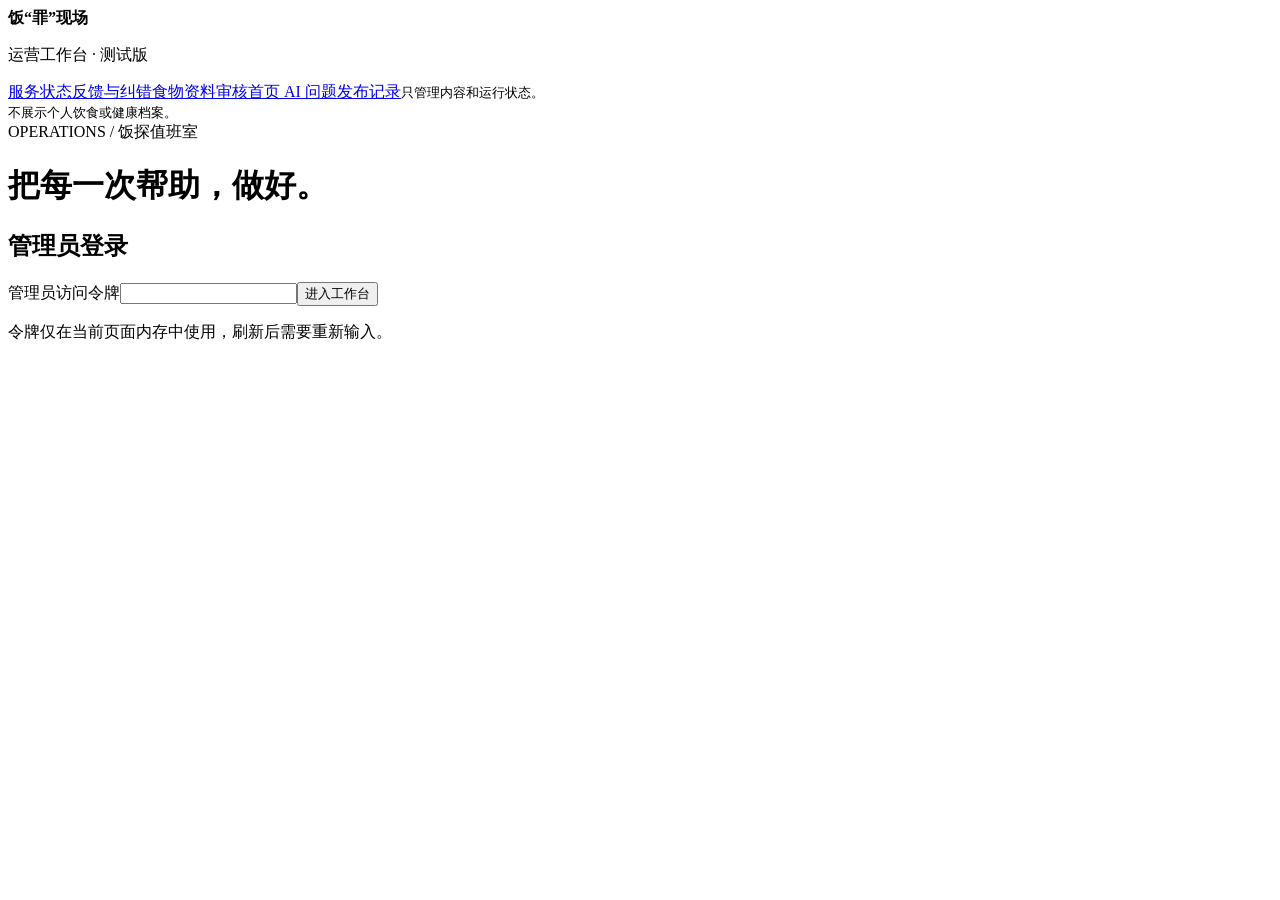
==== src/main/resources/static/ops/index.html @ 90b9b2ae "Adapt WeChat CloudRun template for Fanzui Spring AI backend" ====
<!doctype html><html lang="zh-CN"><meta charset="UTF-8"><meta name="viewport" content="width=device-width,initial-scale=1"><title>饭探运营工作台</title><link rel="stylesheet" href="/ops/ops.css"><body><aside><strong>饭“罪”现场</strong><p>运营工作台 · 测试版</p><a href="#overview">服务状态</a><a href="#feedback">反馈与纠错</a><a href="#proposals">食物资料审核</a><a href="#content">首页 AI 问题</a><a href="#history">发布记录</a><small>只管理内容和运行状态。<br>不展示个人饮食或健康档案。</small></aside><main><header><div><span>OPERATIONS / 饭探值班室</span><h1>把每一次帮助，做好。</h1></div><button id="logout" hidden>退出管理</button></header><form id="login"><h2>管理员登录</h2><label for="token">管理员访问令牌</label><input id="token" type="password" autocomplete="off" required minlength="32"><button>进入工作台</button><p>令牌仅在当前页面内存中使用，刷新后需要重新输入。</p></form><p id="message" role="status" aria-live="polite"></p><div id="workspace" hidden><section id="overview"><h2>服务状态</h2><pre id="health"></pre><div id="metrics"></div><button type="button" id="reload">刷新工作台</button><p>统计为当前进程启动后的API汇总；重启清零，不代表用户留存。</p></section><section id="feedback"><h2>反馈与纠错</h2><p>用户主动提交的文字可能包含个人信息。只用于问题处理，不复制到模型或宣传内容。</p><label for="feedback-filter">状态筛选</label><select id="feedback-filter"><option value="all">全部</option><option value="open">待处理</option><option value="processing">处理中</option><option value="resolved">已解决</option></select><div id="feedback-list"></div></section><section id="proposals"><h2>食物资料提案</h2><p>审核通过只表示资料已核对；尚未纳入营养计算目录，历史餐食不受影响。</p><form id="proposal-form"><label for="food-name">食物名称</label><input id="food-name" maxlength="100" required><label for="food-aliases">中文别名（文字）</label><input id="food-aliases" maxlength="300"><label for="food-source">来源网址</label><input id="food-source" type="url" required maxlength="1000"><label for="food-note">来源说明与制作状态</label><textarea id="food-note" required maxlength="1000"></textarea><button>提交待审核资料</button></form><div id="proposal-list"></div><h3>处理与审核记录</h3><pre id="work-audit"></pre></section><section id="content"><div class="section-head"><div><h2>首页 AI 问题</h2><p>编辑草稿 → 保存 → 预览 → 发布。问题只引导提问，不代表个性化分析。</p></div><span id="version"></span></div><form id="editor"><div id="entries"></div><button>保存草稿</button><button type="button" id="publish">发布已保存草稿</button></form><h3>已发布预览</h3><div id="preview"></div></section><section id="history"><h2>版本与操作记录</h2><div id="versions"></div><pre id="audit"></pre></section><section><h2>数据维护边界</h2><p>营养数值与中文食物映射继续使用经核验的后端目录。新增菜品、份量与数据来源需专业审核后随版本发布。当前工作台不支持直接改写营养数值或历史餐食。</p></section></div></main><script src="/ops/ops.js" defer></script></body></html>
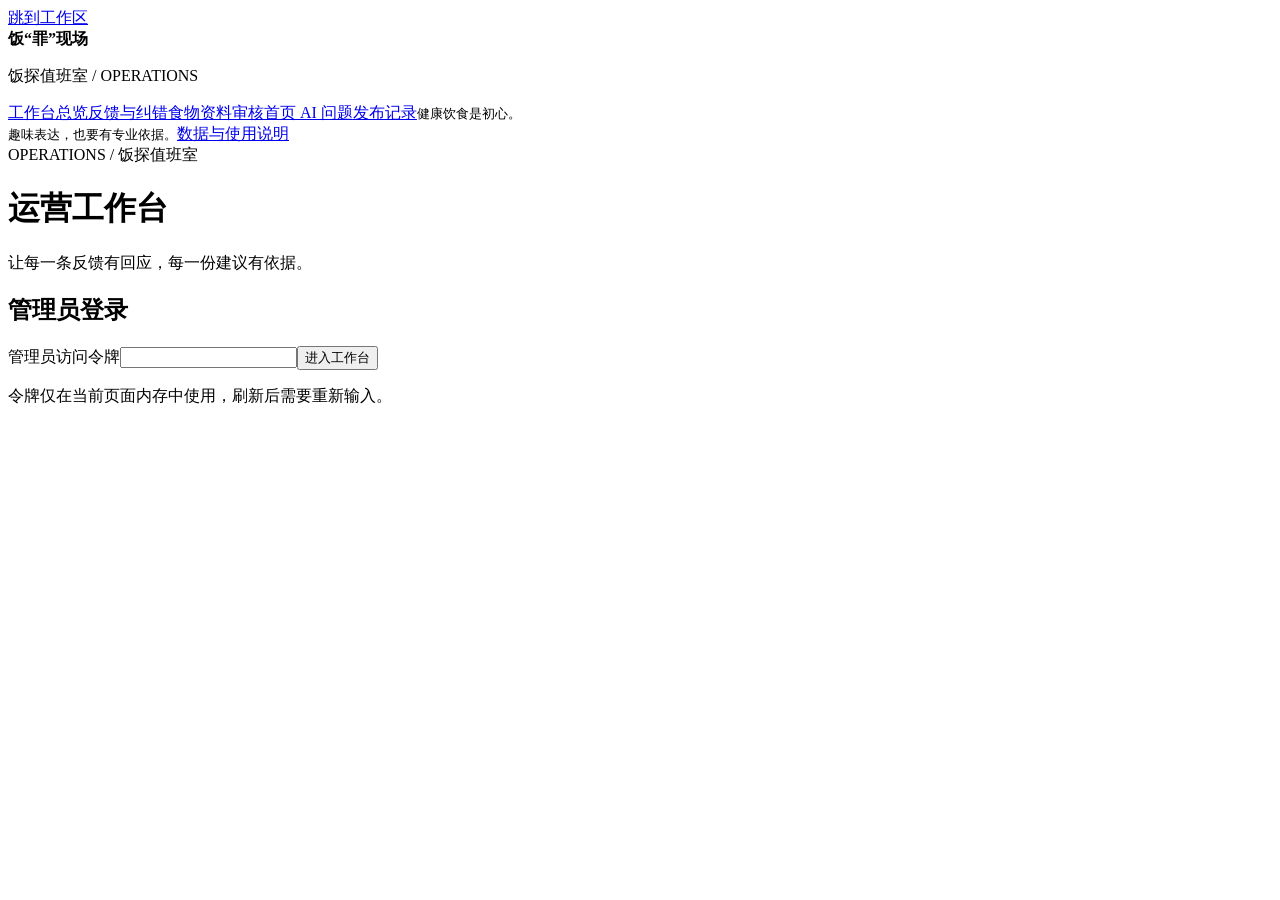
==== commit f8276b10: "Improve operations workspace and focus Ashao guidance on healthy eating" ====
--- a/src/main/resources/static/ops/index.html
+++ b/src/main/resources/static/ops/index.html
@@ -1 +1 @@
-<!doctype html><html lang="zh-CN"><meta charset="UTF-8"><meta name="viewport" content="width=device-width,initial-scale=1"><title>饭探运营工作台</title><link rel="stylesheet" href="/ops/ops.css"><body><aside><strong>饭“罪”现场</strong><p>运营工作台 · 测试版</p><a href="#overview">服务状态</a><a href="#feedback">反馈与纠错</a><a href="#proposals">食物资料审核</a><a href="#content">首页 AI 问题</a><a href="#history">发布记录</a><small>只管理内容和运行状态。<br>不展示个人饮食或健康档案。</small></aside><main><header><div><span>OPERATIONS / 饭探值班室</span><h1>把每一次帮助，做好。</h1></div><button id="logout" hidden>退出管理</button></header><form id="login"><h2>管理员登录</h2><label for="token">管理员访问令牌</label><input id="token" type="password" autocomplete="off" required minlength="32"><button>进入工作台</button><p>令牌仅在当前页面内存中使用，刷新后需要重新输入。</p></form><p id="message" role="status" aria-live="polite"></p><div id="workspace" hidden><section id="overview"><h2>服务状态</h2><pre id="health"></pre><div id="metrics"></div><button type="button" id="reload">刷新工作台</button><p>统计为当前进程启动后的API汇总；重启清零，不代表用户留存。</p></section><section id="feedback"><h2>反馈与纠错</h2><p>用户主动提交的文字可能包含个人信息。只用于问题处理，不复制到模型或宣传内容。</p><label for="feedback-filter">状态筛选</label><select id="feedback-filter"><option value="all">全部</option><option value="open">待处理</option><option value="processing">处理中</option><option value="resolved">已解决</option></select><div id="feedback-list"></div></section><section id="proposals"><h2>食物资料提案</h2><p>审核通过只表示资料已核对；尚未纳入营养计算目录，历史餐食不受影响。</p><form id="proposal-form"><label for="food-name">食物名称</label><input id="food-name" maxlength="100" required><label for="food-aliases">中文别名（文字）</label><input id="food-aliases" maxlength="300"><label for="food-source">来源网址</label><input id="food-source" type="url" required maxlength="1000"><label for="food-note">来源说明与制作状态</label><textarea id="food-note" required maxlength="1000"></textarea><button>提交待审核资料</button></form><div id="proposal-list"></div><h3>处理与审核记录</h3><pre id="work-audit"></pre></section><section id="content"><div class="section-head"><div><h2>首页 AI 问题</h2><p>编辑草稿 → 保存 → 预览 → 发布。问题只引导提问，不代表个性化分析。</p></div><span id="version"></span></div><form id="editor"><div id="entries"></div><button>保存草稿</button><button type="button" id="publish">发布已保存草稿</button></form><h3>已发布预览</h3><div id="preview"></div></section><section id="history"><h2>版本与操作记录</h2><div id="versions"></div><pre id="audit"></pre></section><section><h2>数据维护边界</h2><p>营养数值与中文食物映射继续使用经核验的后端目录。新增菜品、份量与数据来源需专业审核后随版本发布。当前工作台不支持直接改写营养数值或历史餐食。</p></section></div></main><script src="/ops/ops.js" defer></script></body></html>
+<!doctype html><html lang="zh-CN"><meta charset="UTF-8"><meta name="viewport" content="width=device-width,initial-scale=1"><title>饭探运营工作台</title><link rel="stylesheet" href="/ops/ops.css"><body><a class="skip-link" href="#main">跳到工作区</a><aside aria-label="工作台导航"><strong>饭“罪”现场</strong><p class="brand-caption">饭探值班室 / OPERATIONS</p><a href="#overview">工作台总览</a><a href="#feedback">反馈与纠错</a><a href="#proposals">食物资料审核</a><a href="#content">首页 AI 问题</a><a href="#history">发布记录</a><small>健康饮食是初心。<br>趣味表达，也要有专业依据。</small><a href="#boundaries">数据与使用说明</a></aside><main id="main"><header><div><span>OPERATIONS / 饭探值班室</span><h1 id="page-title">运营工作台</h1><p id="page-caption">让每一条反馈有回应，每一份建议有依据。</p></div><div class="header-actions"><button type="button" id="reload" class="secondary" hidden>刷新数据</button><button id="logout" hidden>退出管理</button></div></header><form id="login"><h2>管理员登录</h2><label for="token">管理员访问令牌</label><input id="token" type="password" autocomplete="off" required minlength="32"><button>进入工作台</button><p>令牌仅在当前页面内存中使用，刷新后需要重新输入。</p></form><p id="message" role="status" aria-live="polite"></p><div id="workspace" hidden><section id="overview"><h2>服务状态</h2><div id="summary" class="summary-grid"></div><div id="health" class="health-grid"></div><h3>接口运行情况</h3><div id="metrics"></div><p>统计为当前进程启动后的API汇总；重启清零，不代表用户留存。</p></section><section id="feedback"><h2>反馈与纠错</h2><p>用户主动提交的文字可能包含个人信息。只用于问题处理，不复制到模型或宣传内容。</p><div class="filter-bar"><label for="feedback-search">搜索反馈<input id="feedback-search" type="search" placeholder="搜索内容、编号、处理说明"></label><label for="feedback-filter">处理状态</label><select id="feedback-filter"><option value="all">全部</option><option value="open">待处理</option><option value="processing">处理中</option><option value="resolved">已解决</option></select></div><p id="feedback-count" class="muted"></p><div id="feedback-list"></div><div id="feedback-pages" class="pagination"></div></section><section id="proposals"><h2>食物资料提案</h2><p>审核通过只表示资料已核对；尚未纳入营养计算目录，历史餐食不受影响。</p><details class="create-panel"><summary>新增食物资料提案</summary><form id="proposal-form"><label for="food-name">食物名称</label><input id="food-name" maxlength="100" required><label for="food-aliases">中文别名（文字）</label><input id="food-aliases" maxlength="300"><label for="food-source">来源网址</label><input id="food-source" type="url" required maxlength="1000"><label for="food-note">来源说明与制作状态</label><textarea id="food-note" required maxlength="1000"></textarea><button>提交待审核资料</button></form></details><div class="filter-bar"><label for="proposal-search">搜索提案<input id="proposal-search" type="search" placeholder="搜索食物名称、别名、来源"></label><label for="proposal-filter">审核状态</label><select id="proposal-filter"><option value="all">全部</option><option value="pending">待审核</option><option value="approved">已通过</option><option value="rejected">已驳回</option></select></div><div id="proposal-list"></div><div id="proposal-pages" class="pagination"></div><h3>处理与审核记录</h3><div id="work-audit" class="table-wrap"></div></section><section id="content"><div class="section-head"><div><h2>首页 AI 问题</h2><p>编辑草稿 → 保存 → 预览 → 发布。问题只引导提问，不代表个性化分析。</p></div><span id="version"></span></div><form id="editor"><div id="entries"></div><div class="editor-actions"><button>保存草稿</button><button type="button" id="discard" class="secondary">放弃修改</button><button type="button" id="publish">发布已保存草稿</button></div></form><h3>当前编辑预览</h3><div id="draft-preview"></div><h3>线上已发布内容</h3><div id="preview"></div></section><section id="history"><h2>版本与操作记录</h2><div id="versions"></div><div id="audit" class="table-wrap"></div></section><section id="boundaries"><h2>数据维护边界</h2><p>营养数值与中文食物映射继续使用经核验的后端目录。新增菜品、份量与数据来源需专业审核后随版本发布。当前工作台不支持直接改写营养数值或历史餐食。</p></section></div></main><script src="/ops/ops.js" defer></script></body></html>
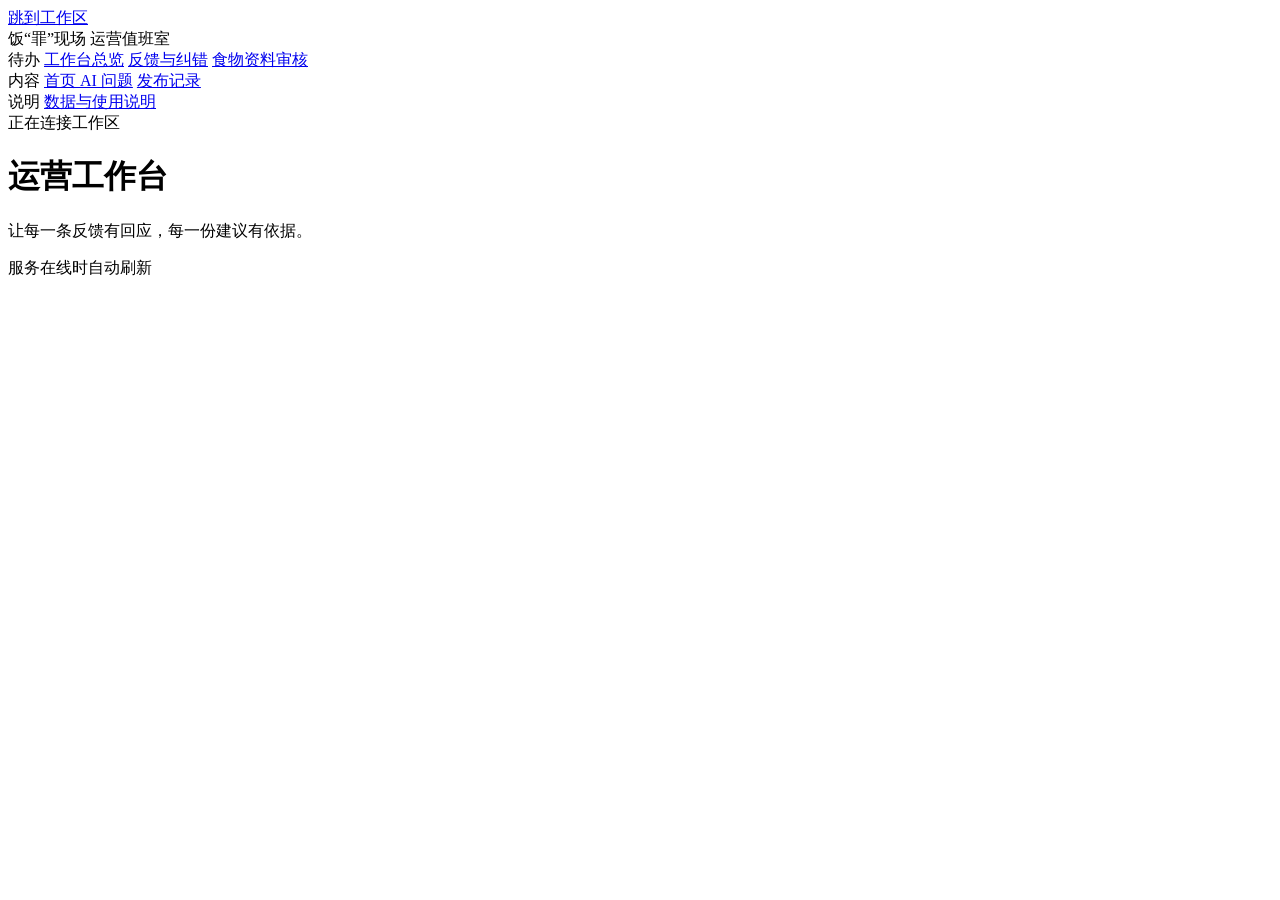
==== commit 1903c1df: "Polish the operations console and allow a temporary open mode Rebuild the ops workspace layout, make" ====
--- a/src/main/resources/static/ops/index.html
+++ b/src/main/resources/static/ops/index.html
@@ -1 +1,205 @@
-<!doctype html><html lang="zh-CN"><meta charset="UTF-8"><meta name="viewport" content="width=device-width,initial-scale=1"><title>饭探运营工作台</title><link rel="stylesheet" href="/ops/ops.css"><body><a class="skip-link" href="#main">跳到工作区</a><aside aria-label="工作台导航"><strong>饭“罪”现场</strong><p class="brand-caption">饭探值班室 / OPERATIONS</p><a href="#overview">工作台总览</a><a href="#feedback">反馈与纠错</a><a href="#proposals">食物资料审核</a><a href="#content">首页 AI 问题</a><a href="#history">发布记录</a><small>健康饮食是初心。<br>趣味表达，也要有专业依据。</small><a href="#boundaries">数据与使用说明</a></aside><main id="main"><header><div><span>OPERATIONS / 饭探值班室</span><h1 id="page-title">运营工作台</h1><p id="page-caption">让每一条反馈有回应，每一份建议有依据。</p></div><div class="header-actions"><button type="button" id="reload" class="secondary" hidden>刷新数据</button><button id="logout" hidden>退出管理</button></div></header><form id="login"><h2>管理员登录</h2><label for="token">管理员访问令牌</label><input id="token" type="password" autocomplete="off" required minlength="32"><button>进入工作台</button><p>令牌仅在当前页面内存中使用，刷新后需要重新输入。</p></form><p id="message" role="status" aria-live="polite"></p><div id="workspace" hidden><section id="overview"><h2>服务状态</h2><div id="summary" class="summary-grid"></div><div id="health" class="health-grid"></div><h3>接口运行情况</h3><div id="metrics"></div><p>统计为当前进程启动后的API汇总；重启清零，不代表用户留存。</p></section><section id="feedback"><h2>反馈与纠错</h2><p>用户主动提交的文字可能包含个人信息。只用于问题处理，不复制到模型或宣传内容。</p><div class="filter-bar"><label for="feedback-search">搜索反馈<input id="feedback-search" type="search" placeholder="搜索内容、编号、处理说明"></label><label for="feedback-filter">处理状态</label><select id="feedback-filter"><option value="all">全部</option><option value="open">待处理</option><option value="processing">处理中</option><option value="resolved">已解决</option></select></div><p id="feedback-count" class="muted"></p><div id="feedback-list"></div><div id="feedback-pages" class="pagination"></div></section><section id="proposals"><h2>食物资料提案</h2><p>审核通过只表示资料已核对；尚未纳入营养计算目录，历史餐食不受影响。</p><details class="create-panel"><summary>新增食物资料提案</summary><form id="proposal-form"><label for="food-name">食物名称</label><input id="food-name" maxlength="100" required><label for="food-aliases">中文别名（文字）</label><input id="food-aliases" maxlength="300"><label for="food-source">来源网址</label><input id="food-source" type="url" required maxlength="1000"><label for="food-note">来源说明与制作状态</label><textarea id="food-note" required maxlength="1000"></textarea><button>提交待审核资料</button></form></details><div class="filter-bar"><label for="proposal-search">搜索提案<input id="proposal-search" type="search" placeholder="搜索食物名称、别名、来源"></label><label for="proposal-filter">审核状态</label><select id="proposal-filter"><option value="all">全部</option><option value="pending">待审核</option><option value="approved">已通过</option><option value="rejected">已驳回</option></select></div><div id="proposal-list"></div><div id="proposal-pages" class="pagination"></div><h3>处理与审核记录</h3><div id="work-audit" class="table-wrap"></div></section><section id="content"><div class="section-head"><div><h2>首页 AI 问题</h2><p>编辑草稿 → 保存 → 预览 → 发布。问题只引导提问，不代表个性化分析。</p></div><span id="version"></span></div><form id="editor"><div id="entries"></div><div class="editor-actions"><button>保存草稿</button><button type="button" id="discard" class="secondary">放弃修改</button><button type="button" id="publish">发布已保存草稿</button></div></form><h3>当前编辑预览</h3><div id="draft-preview"></div><h3>线上已发布内容</h3><div id="preview"></div></section><section id="history"><h2>版本与操作记录</h2><div id="versions"></div><div id="audit" class="table-wrap"></div></section><section id="boundaries"><h2>数据维护边界</h2><p>营养数值与中文食物映射继续使用经核验的后端目录。新增菜品、份量与数据来源需专业审核后随版本发布。当前工作台不支持直接改写营养数值或历史餐食。</p></section></div></main><script src="/ops/ops.js" defer></script></body></html>
+<!doctype html>
+<html lang="zh-CN">
+<head>
+  <meta charset="UTF-8">
+  <meta name="viewport" content="width=device-width,initial-scale=1,viewport-fit=cover">
+  <title>饭探运营工作台</title>
+  <link rel="stylesheet" href="/ops/ops.css">
+</head>
+<body>
+  <a class="skip-link" href="#main">跳到工作区</a>
+
+  <aside aria-label="工作台导航">
+    <div class="aside-brand">
+      <span class="brand-mark">饭“罪”现场</span>
+      <span class="brand-caption">运营值班室</span>
+    </div>
+    <nav class="workspace-nav" aria-label="工作区">
+      <div class="nav-group">
+        <span class="nav-group-label">待办</span>
+        <a href="#overview">工作台总览</a>
+        <a href="#feedback">反馈与纠错</a>
+        <a href="#proposals">食物资料审核</a>
+      </div>
+      <div class="nav-group">
+        <span class="nav-group-label">内容</span>
+        <a href="#content">首页 AI 问题</a>
+        <a href="#history">发布记录</a>
+      </div>
+      <div class="nav-group">
+        <span class="nav-group-label">说明</span>
+        <a href="#boundaries">数据与使用说明</a>
+      </div>
+    </nav>
+    <div class="aside-foot">
+      <span class="status-dot" aria-hidden="true"></span>
+      <span id="access-mode">正在连接工作区</span>
+    </div>
+  </aside>
+
+  <main id="main">
+    <header class="page-header">
+      <div class="header-copy">
+        <h1 id="page-title">运营工作台</h1>
+        <p id="page-caption">让每一条反馈有回应，每一份建议有依据。</p>
+      </div>
+      <div class="header-actions">
+        <span class="live-status"><span class="status-dot" aria-hidden="true"></span>服务在线时自动刷新</span>
+        <button type="button" id="reload" class="secondary" hidden>刷新数据</button>
+        <button id="logout" class="secondary" hidden>退出管理</button>
+      </div>
+    </header>
+
+    <div id="open-mode-banner" class="open-mode-banner" hidden>
+      <strong>临时开放模式</strong>
+      <span>管理员登录校验已关闭。完成后请设置 <code>OPS_ADMIN_AUTH_ENABLED=true</code> 恢复令牌校验。</span>
+    </div>
+
+    <form id="login" class="access-gate" hidden>
+      <div>
+        <span class="access-label">受保护工作区</span>
+        <h2>管理员登录</h2>
+        <p>服务已重新开启校验，请输入管理员访问令牌。</p>
+      </div>
+      <label for="token">管理员访问令牌</label>
+      <input id="token" type="password" autocomplete="off" required minlength="32">
+      <button>进入工作台</button>
+    </form>
+
+    <p id="message" role="status" aria-live="polite"></p>
+
+    <div id="workspace" hidden>
+      <section id="overview" class="overview-section">
+        <div class="overview-heading">
+          <div>
+            <h2>今天先处理什么</h2>
+            <p>待处理反馈和资料审核优先，服务指标用于判断是否需要进一步排查。</p>
+          </div>
+          <a class="quick-link" href="#feedback">进入待处理队列</a>
+        </div>
+        <div id="summary" class="summary-grid"></div>
+        <div class="service-panel">
+          <div class="panel-heading">
+            <div>
+              <h3>服务状态</h3>
+              <p>配置正常不等于模型调用已验证。</p>
+            </div>
+            <a href="#history">查看发布记录</a>
+          </div>
+          <div id="health" class="health-grid"></div>
+          <h3 class="subheading">接口运行情况</h3>
+          <div id="metrics"></div>
+          <p class="fine-print">统计为当前进程启动后的 API 汇总；重启清零，不代表用户留存。</p>
+        </div>
+      </section>
+
+      <section id="feedback">
+        <div class="section-head">
+          <div>
+            <h2>反馈与纠错</h2>
+            <p>用户主动提交的文字可能包含个人信息。只用于问题处理，不复制到模型或宣传内容。</p>
+          </div>
+        </div>
+        <div class="filter-bar">
+          <label for="feedback-search">搜索反馈<input id="feedback-search" type="search" placeholder="搜索内容、编号、处理说明"></label>
+          <label for="feedback-filter">处理状态</label>
+          <select id="feedback-filter">
+            <option value="all">全部</option>
+            <option value="open">待处理</option>
+            <option value="processing">处理中</option>
+            <option value="resolved">已解决</option>
+          </select>
+        </div>
+        <p id="feedback-count" class="muted"></p>
+        <div id="feedback-list" class="record-list"></div>
+        <div id="feedback-pages" class="pagination"></div>
+      </section>
+
+      <section id="proposals">
+        <div class="section-head">
+          <div>
+            <h2>食物资料提案</h2>
+            <p>审核通过只表示资料已核对；尚未纳入营养计算目录，历史餐食不受影响。</p>
+          </div>
+        </div>
+        <details class="create-panel">
+          <summary>新增食物资料提案</summary>
+          <form id="proposal-form">
+            <div class="form-grid">
+              <label for="food-name">食物名称</label>
+              <input id="food-name" maxlength="100" required>
+              <label for="food-aliases">中文别名</label>
+              <input id="food-aliases" maxlength="300">
+              <label for="food-source">来源网址</label>
+              <input id="food-source" type="url" required maxlength="1000">
+            </div>
+            <label for="food-note">来源说明与制作状态</label>
+            <textarea id="food-note" required maxlength="1000"></textarea>
+            <button>提交待审核资料</button>
+          </form>
+        </details>
+        <div class="filter-bar">
+          <label for="proposal-search">搜索提案<input id="proposal-search" type="search" placeholder="搜索食物名称、别名、来源"></label>
+          <label for="proposal-filter">审核状态</label>
+          <select id="proposal-filter">
+            <option value="all">全部</option>
+            <option value="pending">待审核</option>
+            <option value="approved">已通过</option>
+            <option value="rejected">已驳回</option>
+          </select>
+        </div>
+        <div id="proposal-list" class="record-list"></div>
+        <div id="proposal-pages" class="pagination"></div>
+        <h3 class="subheading">处理与审核记录</h3>
+        <div id="work-audit" class="table-wrap"></div>
+      </section>
+
+      <section id="content">
+        <div class="section-head">
+          <div>
+            <h2>首页 AI 问题</h2>
+            <p>编辑草稿 → 保存 → 预览 → 发布。问题只引导提问，不代表个性化分析。</p>
+          </div>
+          <span id="version" class="version-badge"></span>
+        </div>
+        <form id="editor">
+          <div id="entries"></div>
+          <div class="editor-actions">
+            <button>保存草稿</button>
+            <button type="button" id="discard" class="secondary">放弃修改</button>
+            <button type="button" id="publish">发布已保存草稿</button>
+          </div>
+        </form>
+        <div class="preview-columns">
+          <div>
+            <h3 class="subheading">当前编辑预览</h3>
+            <div id="draft-preview"></div>
+          </div>
+          <div>
+            <h3 class="subheading">线上已发布内容</h3>
+            <div id="preview"></div>
+          </div>
+        </div>
+      </section>
+
+      <section id="history">
+        <div class="section-head">
+          <div>
+            <h2>版本与操作记录</h2>
+            <p>每一次上线和回退，都有记录可查。</p>
+          </div>
+        </div>
+        <div id="versions" class="release-list"></div>
+        <div id="audit" class="table-wrap"></div>
+      </section>
+
+      <section id="boundaries">
+        <h2>数据维护边界</h2>
+        <p>营养数值与中文食物映射继续使用经核验的后端目录。新增菜品、份量与数据来源需专业审核后随版本发布。当前工作台不支持直接改写营养数值或历史餐食。</p>
+      </section>
+    </div>
+  </main>
+
+  <script src="/ops/ops.js" defer></script>
+</body>
+</html>
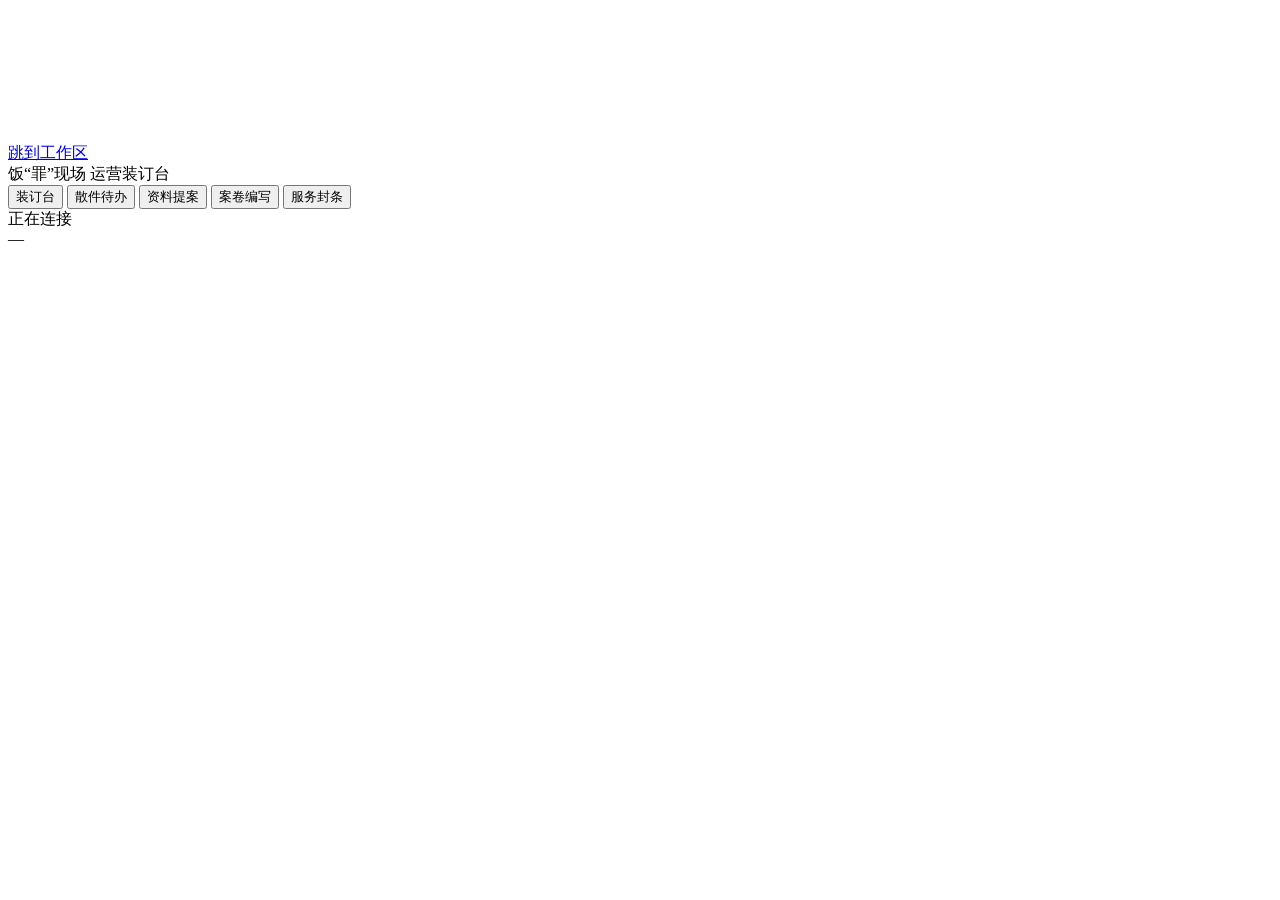
==== commit ec2cfde1: "feat: 重做运营后台 + 移除下架功能并迁移其测试 后台 UI 重做 - 视觉世界定为「装订」：左栏牛皮纸袋承担结构，右侧白纸承担阅读，   朱红只给真能点的动作与真状态（逾期、断开、发布） - " ====
--- a/src/main/resources/static/ops/index.html
+++ b/src/main/resources/static/ops/index.html
@@ -1,205 +1,224 @@
 <!doctype html>
 <html lang="zh-CN">
 <head>
-  <meta charset="UTF-8">
-  <meta name="viewport" content="width=device-width,initial-scale=1,viewport-fit=cover">
-  <title>饭探运营工作台</title>
-  <link rel="stylesheet" href="/ops/ops.css">
+<meta charset="UTF-8">
+<meta name="viewport" content="width=device-width,initial-scale=1,viewport-fit=cover">
+<meta name="color-scheme" content="light">
+<title>运营装订台 · 饭“罪”现场</title>
+<link rel="stylesheet" href="/ops/ops.css">
 </head>
 <body>
-  <a class="skip-link" href="#main">跳到工作区</a>
-
-  <aside aria-label="工作台导航">
-    <div class="aside-brand">
-      <span class="brand-mark">饭“罪”现场</span>
-      <span class="brand-caption">运营值班室</span>
+<a class="skip" href="#desk">跳到工作区</a>
+
+<!-- 图标系统：一套描边，1.6 的线宽，不用字符代替 -->
+<svg class="sprite" aria-hidden="true" focusable="false">
+  <symbol id="i-chevron" viewBox="0 0 16 16"><path d="M6 3.5 10.5 8 6 12.5" fill="none" stroke="currentColor" stroke-width="1.6" stroke-linecap="round" stroke-linejoin="round"/></symbol>
+  <symbol id="i-check" viewBox="0 0 16 16"><path d="M3.2 8.4 6.4 11.6 12.8 4.8" fill="none" stroke="currentColor" stroke-width="1.8" stroke-linecap="round" stroke-linejoin="round"/></symbol>
+  <symbol id="i-x" viewBox="0 0 16 16"><path d="M4 4 12 12M12 4 4 12" fill="none" stroke="currentColor" stroke-width="1.7" stroke-linecap="round"/></symbol>
+  <symbol id="i-arrow-up" viewBox="0 0 16 16"><path d="M8 13V3M8 3 3.5 7.5M8 3l4.5 4.5" fill="none" stroke="currentColor" stroke-width="1.6" stroke-linecap="round" stroke-linejoin="round"/></symbol>
+  <symbol id="i-undo" viewBox="0 0 16 16"><path d="M3 7h6.5a3.5 3.5 0 0 1 0 7H7M3 7l3-3M3 7l3 3" fill="none" stroke="currentColor" stroke-width="1.6" stroke-linecap="round" stroke-linejoin="round"/></symbol>
+</svg>
+
+<!-- 袋：结构是牛皮纸，装的是散件。不是配色，是材料。 -->
+<aside class="bag" aria-label="工作区导航">
+  <div class="bag-brand">
+    <span class="bag-name">饭“罪”现场</span>
+    <span class="bag-sub">运营装订台</span>
+  </div>
+
+  <div class="bag-tabs" role="tablist" aria-label="工作区" id="tablist">
+    <button role="tab" id="tab-desk"  aria-controls="desk"  aria-selected="true"  data-view="desk">
+      <span>装订台</span><span class="bag-count" data-count="feedback" hidden></span>
+    </button>
+    <button role="tab" id="tab-notes" aria-controls="notes" aria-selected="false" data-view="notes">
+      <span>散件待办</span><span class="bag-count" data-count="feedback" hidden></span>
+    </button>
+    <button role="tab" id="tab-food"  aria-controls="food"  aria-selected="false" data-view="food">
+      <span>资料提案</span><span class="bag-count" data-count="proposals" hidden></span>
+    </button>
+    <button role="tab" id="tab-cases" aria-controls="cases" aria-selected="false" data-view="cases">
+      <span>案卷编写</span><span class="bag-count" data-count="draft" hidden></span>
+    </button>
+    <button role="tab" id="tab-seal"  aria-controls="seal"  aria-selected="false" data-view="seal">
+      <span>服务封条</span>
+    </button>
+  </div>
+
+  <div class="bag-foot">
+    <span class="bag-lamp" id="lamp" data-state="idle"></span>
+    <span id="access-mode">正在连接</span>
+  </div>
+</aside>
+
+<main id="desk" class="paper" aria-live="polite">
+
+  <header class="strip">
+    <div class="strip-when"><span id="today">—</span><span class="strip-dim" id="clock"></span></div>
+    <div class="strip-tags">
+      <span class="tag" id="tag-model" hidden>模型已配置</span>
+      <span class="tag tag-warn" id="tag-draft" hidden>草稿未发布</span>
+      <button class="strip-btn" id="btn-refresh" hidden>刷新</button>
+      <button class="strip-btn" id="btn-logout" hidden>退出</button>
     </div>
-    <nav class="workspace-nav" aria-label="工作区">
-      <div class="nav-group">
-        <span class="nav-group-label">待办</span>
-        <a href="#overview">工作台总览</a>
-        <a href="#feedback">反馈与纠错</a>
-        <a href="#proposals">食物资料审核</a>
-      </div>
-      <div class="nav-group">
-        <span class="nav-group-label">内容</span>
-        <a href="#content">首页 AI 问题</a>
-        <a href="#history">发布记录</a>
-      </div>
-      <div class="nav-group">
-        <span class="nav-group-label">说明</span>
-        <a href="#boundaries">数据与使用说明</a>
-      </div>
-    </nav>
-    <div class="aside-foot">
-      <span class="status-dot" aria-hidden="true"></span>
-      <span id="access-mode">正在连接工作区</span>
-    </div>
-  </aside>
-
-  <main id="main">
-    <header class="page-header">
-      <div class="header-copy">
-        <h1 id="page-title">运营工作台</h1>
-        <p id="page-caption">让每一条反馈有回应，每一份建议有依据。</p>
-      </div>
-      <div class="header-actions">
-        <span class="live-status"><span class="status-dot" aria-hidden="true"></span>服务在线时自动刷新</span>
-        <button type="button" id="reload" class="secondary" hidden>刷新数据</button>
-        <button id="logout" class="secondary" hidden>退出管理</button>
-      </div>
-    </header>
-
-    <div id="open-mode-banner" class="open-mode-banner" hidden>
-      <strong>临时开放模式</strong>
-      <span>管理员登录校验已关闭。完成后请设置 <code>OPS_ADMIN_AUTH_ENABLED=true</code> 恢复令牌校验。</span>
-    </div>
-
-    <form id="login" class="access-gate" hidden>
-      <div>
-        <span class="access-label">受保护工作区</span>
-        <h2>管理员登录</h2>
-        <p>服务已重新开启校验，请输入管理员访问令牌。</p>
-      </div>
-      <label for="token">管理员访问令牌</label>
-      <input id="token" type="password" autocomplete="off" required minlength="32">
-      <button>进入工作台</button>
-    </form>
-
-    <p id="message" role="status" aria-live="polite"></p>
-
-    <div id="workspace" hidden>
-      <section id="overview" class="overview-section">
-        <div class="overview-heading">
-          <div>
-            <h2>今天先处理什么</h2>
-            <p>待处理反馈和资料审核优先，服务指标用于判断是否需要进一步排查。</p>
+  </header>
+
+  <div class="open-banner" id="open-banner" hidden>
+    <strong>临时开放模式</strong>
+    <span>管理员校验已关闭。做完请设 <code>OPS_ADMIN_AUTH_ENABLED=true</code> 恢复。</span>
+  </div>
+
+  <form class="gate" id="gate" hidden autocomplete="off">
+    <h1>管理员登录</h1>
+    <p>受保护的工作区，请输入管理员访问令牌。</p>
+    <label for="token">访问令牌</label>
+    <input id="token" type="password" autocomplete="current-password" required minlength="32">
+    <button class="btn-primary">进入装订台</button>
+  </form>
+
+  <p class="flash" id="flash" role="status"></p>
+
+  <div id="workspace" hidden>
+
+    <!-- ══ 装订台 ══ -->
+    <section class="panel" id="panel-desk" role="tabpanel" aria-labelledby="tab-desk" tabindex="-1">
+      <div class="cols">
+        <div class="col-main">
+          <h2 class="h-sec">桌上还有</h2>
+          <p class="lead" id="lead">正在清点…</p>
+
+          <ol class="notes" id="desk-notes" aria-label="待处理散件"></ol>
+          <p class="hint hint-more" id="desk-more" hidden></p>
+          <p class="hint" id="desk-empty" hidden>桌上是空的。有新散件进来会自己出现在这里。</p>
+        </div>
+
+        <div class="col-side">
+          <div class="plate">
+            <div class="plate-head"><span>本卷</span><span id="desk-case-name">—</span></div>
+            <div class="seam" id="desk-seam" data-state="unknown">
+              <div class="seam-side"><span class="seam-key">草稿</span><span class="seam-val" id="seam-draft">—</span></div>
+              <div class="seam-side"><span class="seam-key">线上</span><span class="seam-val" id="seam-live">—</span></div>
+              <div class="seam-seal" aria-hidden="true"><span>合</span><span>合</span></div>
+            </div>
+            <p class="seam-note" id="seam-note">正在核对两版</p>
+            <button class="btn-link" id="btn-goto-case">去案卷编写<svg class="ic"><use href="#i-chevron"/></svg></button>
           </div>
-          <a class="quick-link" href="#feedback">进入待处理队列</a>
-        </div>
-        <div id="summary" class="summary-grid"></div>
-        <div class="service-panel">
-          <div class="panel-heading">
-            <div>
-              <h3>服务状态</h3>
-              <p>配置正常不等于模型调用已验证。</p>
-            </div>
-            <a href="#history">查看发布记录</a>
-          </div>
-          <div id="health" class="health-grid"></div>
-          <h3 class="subheading">接口运行情况</h3>
-          <div id="metrics"></div>
-          <p class="fine-print">统计为当前进程启动后的 API 汇总；重启清零，不代表用户留存。</p>
-        </div>
-      </section>
-
-      <section id="feedback">
-        <div class="section-head">
-          <div>
-            <h2>反馈与纠错</h2>
-            <p>用户主动提交的文字可能包含个人信息。只用于问题处理，不复制到模型或宣传内容。</p>
+
+          <div class="plate">
+            <div class="plate-head"><span>服务封条</span><span id="seal-word">—</span></div>
+            <dl class="facts" id="desk-facts"></dl>
           </div>
         </div>
-        <div class="filter-bar">
-          <label for="feedback-search">搜索反馈<input id="feedback-search" type="search" placeholder="搜索内容、编号、处理说明"></label>
-          <label for="feedback-filter">处理状态</label>
-          <select id="feedback-filter">
-            <option value="all">全部</option>
+      </div>
+    </section>
+
+    <!-- ══ 散件待办 ══ -->
+    <section class="panel" id="panel-notes" role="tabpanel" aria-labelledby="tab-notes" tabindex="-1" hidden>
+      <h2 class="h-sec">散件待办</h2>
+      <p class="hint">用户主动提交的文字可能含个人信息。只用于处理问题，不进模型，不写进宣传。</p>
+
+      <div class="tools">
+        <label class="field-inline">
+          <span>搜索</span>
+          <input type="search" id="q-feedback" placeholder="内容、编号、处理说明">
+        </label>
+        <label class="field-inline">
+          <span>状态</span>
+          <select id="f-feedback">
             <option value="open">待处理</option>
             <option value="processing">处理中</option>
             <option value="resolved">已解决</option>
+            <option value="all">全部</option>
           </select>
-        </div>
-        <p id="feedback-count" class="muted"></p>
-        <div id="feedback-list" class="record-list"></div>
-        <div id="feedback-pages" class="pagination"></div>
-      </section>
-
-      <section id="proposals">
-        <div class="section-head">
-          <div>
-            <h2>食物资料提案</h2>
-            <p>审核通过只表示资料已核对；尚未纳入营养计算目录，历史餐食不受影响。</p>
-          </div>
-        </div>
-        <details class="create-panel">
-          <summary>新增食物资料提案</summary>
-          <form id="proposal-form">
-            <div class="form-grid">
-              <label for="food-name">食物名称</label>
-              <input id="food-name" maxlength="100" required>
-              <label for="food-aliases">中文别名</label>
-              <input id="food-aliases" maxlength="300">
-              <label for="food-source">来源网址</label>
-              <input id="food-source" type="url" required maxlength="1000">
-            </div>
-            <label for="food-note">来源说明与制作状态</label>
-            <textarea id="food-note" required maxlength="1000"></textarea>
-            <button>提交待审核资料</button>
-          </form>
-        </details>
-        <div class="filter-bar">
-          <label for="proposal-search">搜索提案<input id="proposal-search" type="search" placeholder="搜索食物名称、别名、来源"></label>
-          <label for="proposal-filter">审核状态</label>
-          <select id="proposal-filter">
-            <option value="all">全部</option>
+        </label>
+        <span class="tools-count" id="feedback-count"></span>
+      </div>
+
+      <ol class="notes notes-full" id="feedback-list"></ol>
+      <p class="hint" id="feedback-empty" hidden>这个状态下没有散件。</p>
+      <div class="pager" id="feedback-pager"></div>
+    </section>
+
+    <!-- ══ 资料提案 ══ -->
+    <section class="panel" id="panel-food" role="tabpanel" aria-labelledby="tab-food" tabindex="-1" hidden>
+      <h2 class="h-sec">资料提案</h2>
+      <p class="hint">审核通过只表示资料已核对，<strong>尚未进入营养目录</strong>，历史餐食不受影响。</p>
+
+      <details class="fold">
+        <summary>新增一份提案</summary>
+        <form id="form-proposal" class="grid-form">
+          <label><span>食物名称</span><input id="p-name" maxlength="100" required></label>
+          <label><span>中文别名</span><input id="p-aliases" maxlength="300" placeholder="用顿号分隔"></label>
+          <label class="span2"><span>来源网址</span><input id="p-url" type="url" maxlength="1000" required placeholder="https://"></label>
+          <label class="span2"><span>来源说明与制作状态</span><textarea id="p-note" required maxlength="1000" rows="3"></textarea></label>
+          <div class="span2"><button class="btn-primary">提交待审</button></div>
+        </form>
+      </details>
+
+      <div class="tools">
+        <label class="field-inline"><span>搜索</span><input type="search" id="q-proposal" placeholder="名称、别名、来源"></label>
+        <label class="field-inline"><span>状态</span>
+          <select id="f-proposal">
             <option value="pending">待审核</option>
             <option value="approved">已通过</option>
             <option value="rejected">已驳回</option>
+            <option value="all">全部</option>
           </select>
-        </div>
-        <div id="proposal-list" class="record-list"></div>
-        <div id="proposal-pages" class="pagination"></div>
-        <h3 class="subheading">处理与审核记录</h3>
-        <div id="work-audit" class="table-wrap"></div>
-      </section>
-
-      <section id="content">
-        <div class="section-head">
-          <div>
-            <h2>首页 AI 问题</h2>
-            <p>编辑草稿 → 保存 → 预览 → 发布。问题只引导提问，不代表个性化分析。</p>
-          </div>
-          <span id="version" class="version-badge"></span>
-        </div>
-        <form id="editor">
-          <div id="entries"></div>
-          <div class="editor-actions">
-            <button>保存草稿</button>
-            <button type="button" id="discard" class="secondary">放弃修改</button>
-            <button type="button" id="publish">发布已保存草稿</button>
-          </div>
-        </form>
-        <div class="preview-columns">
-          <div>
-            <h3 class="subheading">当前编辑预览</h3>
-            <div id="draft-preview"></div>
-          </div>
-          <div>
-            <h3 class="subheading">线上已发布内容</h3>
-            <div id="preview"></div>
-          </div>
-        </div>
-      </section>
-
-      <section id="history">
-        <div class="section-head">
-          <div>
-            <h2>版本与操作记录</h2>
-            <p>每一次上线和回退，都有记录可查。</p>
-          </div>
-        </div>
-        <div id="versions" class="release-list"></div>
-        <div id="audit" class="table-wrap"></div>
-      </section>
-
-      <section id="boundaries">
-        <h2>数据维护边界</h2>
-        <p>营养数值与中文食物映射继续使用经核验的后端目录。新增菜品、份量与数据来源需专业审核后随版本发布。当前工作台不支持直接改写营养数值或历史餐食。</p>
-      </section>
-    </div>
-  </main>
-
-  <script src="/ops/ops.js" defer></script>
+        </label>
+        <span class="tools-count" id="proposal-count"></span>
+      </div>
+
+      <ol class="notes notes-full" id="proposal-list"></ol>
+      <p class="hint" id="proposal-empty" hidden>这个状态下没有提案。</p>
+      <div class="pager" id="proposal-pager"></div>
+
+      <h3 class="h-sub">处理记录</h3>
+      <div class="tablewrap" id="work-audit"></div>
+    </section>
+
+    <!-- ══ 案卷编写 ══ -->
+    <section class="panel" id="panel-cases" role="tabpanel" aria-labelledby="tab-cases" tabindex="-1" hidden>
+      <h2 class="h-sec">案卷编写</h2>
+      <p class="hint">保存只动草稿；发布才上线。内容不过校验就整包拒收，原版本不动。</p>
+
+      <div class="seam seam-wide" id="case-seam" data-state="unknown">
+        <div class="seam-side"><span class="seam-key">草稿</span><span class="seam-val" id="case-draft">—</span></div>
+        <div class="seam-side"><span class="seam-key">线上</span><span class="seam-val" id="case-live">—</span></div>
+        <div class="seam-seal" aria-hidden="true"><span>合</span><span>合</span></div>
+      </div>
+      <p class="seam-note" id="case-seam-note">正在核对两版</p>
+
+      <div class="case-actions">
+        <button class="btn-primary" id="btn-save-case">保存草稿</button>
+        <button class="btn-ghost" id="btn-discard-case">放弃修改</button>
+        <button class="btn-seal" id="btn-publish-case">发布草稿</button>
+        <span class="tools-count" id="case-version"></span>
+      </div>
+
+      <label class="editor">
+        <span class="editor-key">内容包（JSON）</span>
+        <textarea id="case-json" spellcheck="false" autocomplete="off" aria-describedby="case-check"></textarea>
+      </label>
+      <div class="check" id="case-check" role="status"></div>
+
+      <h3 class="h-sub">历史版本</h3>
+      <div class="tablewrap" id="case-history"></div>
+      <h3 class="h-sub">操作记录</h3>
+      <div class="tablewrap" id="case-audit"></div>
+    </section>
+
+    <!-- ══ 服务封条 ══ -->
+    <section class="panel" id="panel-seal" role="tabpanel" aria-labelledby="tab-seal" tabindex="-1" hidden>
+      <h2 class="h-sec">服务封条</h2>
+      <p class="hint">配好不等于可用。指标只统计当前实例，重启清零，不代表留存。</p>
+      <dl class="facts facts-wide" id="seal-facts"></dl>
+      <h3 class="h-sub">接口运行情况</h3>
+      <div class="tablewrap" id="metrics"></div>
+      <p class="hint" id="metrics-since"></p>
+    </section>
+
+  </div>
+</main>
+
+<script src="/ops/ops.js" defer></script>
 </body>
 </html>
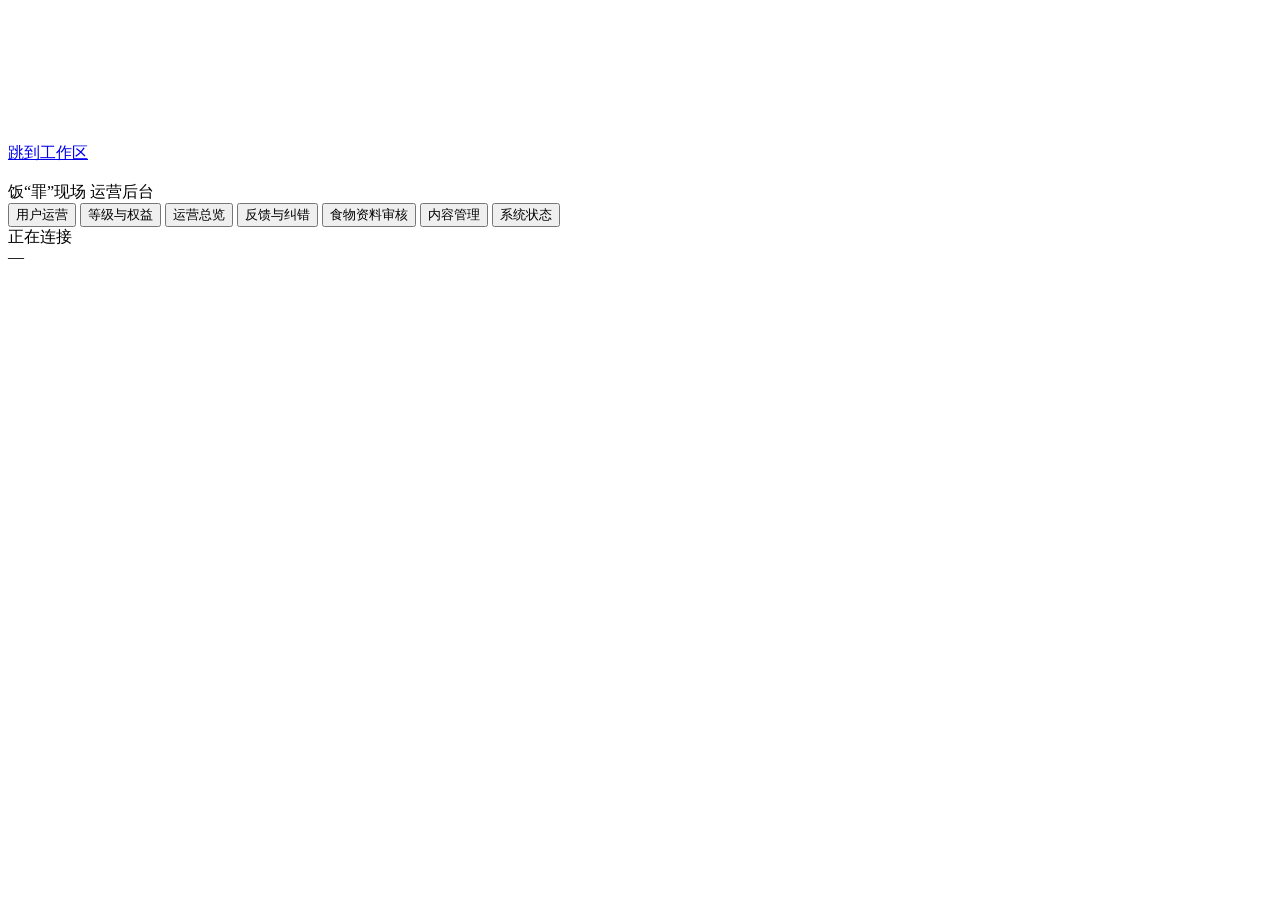
==== commit 9a250982: "feat: add admin user operations, tiers, points and Ashao branding" ====
--- a/src/main/resources/static/ops/index.html
+++ b/src/main/resources/static/ops/index.html
@@ -4,7 +4,7 @@
 <meta charset="UTF-8">
 <meta name="viewport" content="width=device-width,initial-scale=1,viewport-fit=cover">
 <meta name="color-scheme" content="light">
-<title>运营装订台 · 饭“罪”现场</title>
+<title>运营后台 · 饭“罪”现场</title>
 <link rel="stylesheet" href="/ops/ops.css">
 </head>
 <body>
@@ -19,28 +19,37 @@
   <symbol id="i-undo" viewBox="0 0 16 16"><path d="M3 7h6.5a3.5 3.5 0 0 1 0 7H7M3 7l3-3M3 7l3 3" fill="none" stroke="currentColor" stroke-width="1.6" stroke-linecap="round" stroke-linejoin="round"/></symbol>
 </svg>
 
-<!-- 袋：结构是牛皮纸，装的是散件。不是配色，是材料。 -->
+<!-- 运营后台沿用小程序米白、深绿与砖红的视觉语言。 -->
 <aside class="bag" aria-label="工作区导航">
   <div class="bag-brand">
-    <span class="bag-name">饭“罪”现场</span>
-    <span class="bag-sub">运营装订台</span>
+    <img class="bag-avatar" src="/ops/assets/ashao-ge.png" alt="">
+    <div>
+      <span class="bag-name">饭“罪”现场</span>
+      <span class="bag-sub">运营后台</span>
+    </div>
   </div>
 
   <div class="bag-tabs" role="tablist" aria-label="工作区" id="tablist">
-    <button role="tab" id="tab-desk"  aria-controls="desk"  aria-selected="true"  data-view="desk">
-      <span>装订台</span><span class="bag-count" data-count="feedback" hidden></span>
+    <button role="tab" id="tab-users" aria-controls="panel-users" aria-selected="true" data-view="users">
+      <span>用户运营</span>
+    </button>
+    <button role="tab" id="tab-levels" aria-controls="panel-levels" aria-selected="false" data-view="levels">
+      <span>等级与权益</span>
+    </button>
+    <button role="tab" id="tab-desk"  aria-controls="desk"  aria-selected="false"  data-view="desk">
+      <span>运营总览</span><span class="bag-count" data-count="feedback" hidden></span>
     </button>
     <button role="tab" id="tab-notes" aria-controls="notes" aria-selected="false" data-view="notes">
-      <span>散件待办</span><span class="bag-count" data-count="feedback" hidden></span>
+      <span>反馈与纠错</span><span class="bag-count" data-count="feedback" hidden></span>
     </button>
     <button role="tab" id="tab-food"  aria-controls="food"  aria-selected="false" data-view="food">
-      <span>资料提案</span><span class="bag-count" data-count="proposals" hidden></span>
+      <span>食物资料审核</span><span class="bag-count" data-count="proposals" hidden></span>
     </button>
     <button role="tab" id="tab-cases" aria-controls="cases" aria-selected="false" data-view="cases">
-      <span>案卷编写</span><span class="bag-count" data-count="draft" hidden></span>
+      <span>内容管理</span><span class="bag-count" data-count="draft" hidden></span>
     </button>
     <button role="tab" id="tab-seal"  aria-controls="seal"  aria-selected="false" data-view="seal">
-      <span>服务封条</span>
+      <span>系统状态</span>
     </button>
   </div>
 
@@ -72,49 +81,178 @@
     <p>受保护的工作区，请输入管理员访问令牌。</p>
     <label for="token">访问令牌</label>
     <input id="token" type="password" autocomplete="current-password" required minlength="32">
-    <button class="btn-primary">进入装订台</button>
+    <button class="btn-primary">进入运营后台</button>
   </form>
 
   <p class="flash" id="flash" role="status"></p>
 
   <div id="workspace" hidden>
 
-    <!-- ══ 装订台 ══ -->
-    <section class="panel" id="panel-desk" role="tabpanel" aria-labelledby="tab-desk" tabindex="-1">
+    <!-- ══ 用户运营 ══ -->
+    <section class="panel" id="panel-users" role="tabpanel" aria-labelledby="tab-users" tabindex="-1">
+      <div class="ashao-presence">
+        <img class="ashao-presence-art" src="/ops/assets/ashao-ge.png" alt="阿勺哥">
+        <div class="ashao-presence-copy">
+          <span class="ashao-presence-kicker">阿勺哥值班中</span>
+          <h2>用户运营</h2>
+          <p>先看新增和待同步用户，再核对等级与积分。健康档案和完整餐食正文不在这里展开。</p>
+        </div>
+        <span class="ashao-presence-tag">运营现场</span>
+      </div>
+
+      <dl class="facts facts-wide" id="user-facts"></dl>
+      <div class="user-tier-line">
+        <span class="h-sub">等级分布</span>
+        <div class="tier-chips" id="tier-distribution"></div>
+      </div>
+
+      <div class="tools user-tools">
+        <label class="field-inline grow">
+          <span>搜索用户</span>
+          <input type="search" id="user-query" placeholder="昵称或内部用户编号">
+        </label>
+        <label class="field-inline">
+          <span>状态</span>
+          <select id="user-status">
+            <option value="">全部</option>
+            <option value="active">正常</option>
+            <option value="deleting">删除中</option>
+          </select>
+        </label>
+        <label class="field-inline">
+          <span>云同步</span>
+          <select id="user-sync">
+            <option value="">全部</option>
+            <option value="true">已开启</option>
+            <option value="false">未开启</option>
+          </select>
+        </label>
+        <label class="field-inline">
+          <span>当前等级</span>
+          <select id="user-tier"><option value="">全部</option></select>
+        </label>
+        <button class="btn-primary" id="btn-user-search" type="button">查询</button>
+      </div>
+
+      <div class="user-layout">
+        <div>
+          <ol class="notes notes-full" id="user-list"></ol>
+          <p class="hint" id="user-empty" hidden>没有匹配的用户。</p>
+          <div class="pager" id="user-pager"></div>
+        </div>
+        <aside class="plate user-detail" id="user-detail" aria-live="polite">
+          <p class="hint" id="user-detail-empty">选择一位用户查看运营详情。</p>
+          <div id="user-detail-content" hidden>
+            <div class="user-detail-head">
+              <div>
+                <span class="note-no" id="user-detail-id">—</span>
+                <h3 id="user-detail-name">—</h3>
+              </div>
+              <button class="btn-link" id="btn-user-close" type="button">收起</button>
+            </div>
+            <dl class="facts" id="user-detail-facts"></dl>
+
+            <details class="fold">
+              <summary>调整积分</summary>
+              <form id="point-form" class="grid-form">
+                <label><span>积分变动</span><input id="point-delta" type="number" required placeholder="正数发放，负数扣减"></label>
+                <label><span>调整原因</span><input id="point-reason" maxlength="120" required placeholder="活动奖励、人工补偿"></label>
+                <div class="span2"><button class="btn-primary">写入积分流水</button></div>
+              </form>
+            </details>
+
+            <details class="fold">
+              <summary>分配等级权益</summary>
+              <form id="entitlement-form" class="grid-form">
+                <label><span>等级</span><select id="entitlement-plan" required></select></label>
+                <label><span>开始时间</span><input id="entitlement-start" type="datetime-local" required></label>
+                <label><span>到期时间（可留空）</span><input id="entitlement-expire" type="datetime-local"></label>
+                <label><span>分配原因</span><input id="entitlement-reason" maxlength="300" placeholder="选填"></label>
+                <div class="span2"><button class="btn-primary">分配等级</button></div>
+              </form>
+            </details>
+
+            <h4 class="h-sub">最近积分流水</h4>
+            <div class="tablewrap" id="user-points"></div>
+            <h4 class="h-sub">等级权益历史</h4>
+            <div class="tablewrap" id="user-entitlements"></div>
+            <h4 class="h-sub">同步授权</h4>
+            <div class="tablewrap" id="user-consents"></div>
+          </div>
+        </aside>
+      </div>
+    </section>
+
+    <!-- ══ 等级与运营配置 ══ -->
+    <section class="panel" id="panel-levels" role="tabpanel" aria-labelledby="tab-levels" tabindex="-1" hidden>
+      <h2 class="h-sec">等级与运营配置</h2>
+      <p class="hint">等级决定可分配的权益。积分只通过流水调整，余额始终由流水求和。</p>
+
+      <div class="levels-layout">
+        <div>
+          <h3 class="h-sub">现有等级</h3>
+          <ol class="notes notes-full" id="plan-list"></ol>
+          <p class="hint" id="plan-empty" hidden>还没有配置等级。</p>
+        </div>
+        <form id="plan-form" class="plate grid-form plan-form">
+          <h3 class="h-sub">创建或更新等级</h3>
+          <label><span>等级标识</span><input id="plan-code" maxlength="40" pattern="[a-z0-9_-]{2,40}" required placeholder="pro"></label>
+          <label><span>显示名称</span><input id="plan-name" maxlength="80" required placeholder="专业搭档"></label>
+          <label class="check-line span2"><input id="plan-active" type="checkbox"> 启用这个等级</label>
+          <label class="span2"><span>权益说明（JSON）</span><textarea id="plan-entitlement" maxlength="2000" rows="4">{"description":""}</textarea></label>
+          <div class="span2 form-actions">
+            <button class="btn-primary">保存等级</button>
+            <button class="btn-ghost" type="button" id="btn-plan-reset">清空</button>
+          </div>
+        </form>
+      </div>
+
+      <h3 class="h-sub">用户公告</h3>
+      <form id="settings-form" class="settings-form">
+        <label><span>公告内容</span><textarea id="user-announcement" maxlength="2000" rows="3" placeholder="留空表示不显示公告"></textarea></label>
+        <button class="btn-primary">保存运营配置</button>
+      </form>
+
+      <h3 class="h-sub">用户运营操作记录</h3>
+      <div class="tablewrap" id="admin-audit"></div>
+    </section>
+
+    <!-- ══ 运营总览 ══ -->
+    <section class="panel" id="panel-desk" role="tabpanel" aria-labelledby="tab-desk" tabindex="-1" hidden>
       <div class="cols">
         <div class="col-main">
-          <h2 class="h-sec">桌上还有</h2>
+      <h2 class="h-sec">待处理概览</h2>
           <p class="lead" id="lead">正在清点…</p>
 
-          <ol class="notes" id="desk-notes" aria-label="待处理散件"></ol>
+          <ol class="notes" id="desk-notes" aria-label="待处理反馈"></ol>
           <p class="hint hint-more" id="desk-more" hidden></p>
-          <p class="hint" id="desk-empty" hidden>桌上是空的。有新散件进来会自己出现在这里。</p>
+          <p class="hint" id="desk-empty" hidden>没有待处理反馈。</p>
         </div>
 
         <div class="col-side">
           <div class="plate">
-            <div class="plate-head"><span>本卷</span><span id="desk-case-name">—</span></div>
+            <div class="plate-head"><span>内容版本</span><span id="desk-case-name">—</span></div>
             <div class="seam" id="desk-seam" data-state="unknown">
               <div class="seam-side"><span class="seam-key">草稿</span><span class="seam-val" id="seam-draft">—</span></div>
               <div class="seam-side"><span class="seam-key">线上</span><span class="seam-val" id="seam-live">—</span></div>
               <div class="seam-seal" aria-hidden="true"><span>合</span><span>合</span></div>
             </div>
             <p class="seam-note" id="seam-note">正在核对两版</p>
-            <button class="btn-link" id="btn-goto-case">去案卷编写<svg class="ic"><use href="#i-chevron"/></svg></button>
+            <button class="btn-link" id="btn-goto-case">去内容管理<svg class="ic"><use href="#i-chevron"/></svg></button>
           </div>
 
           <div class="plate">
-            <div class="plate-head"><span>服务封条</span><span id="seal-word">—</span></div>
+            <div class="plate-head"><span>系统状态</span><span id="seal-word">—</span></div>
             <dl class="facts" id="desk-facts"></dl>
           </div>
         </div>
       </div>
     </section>
 
-    <!-- ══ 散件待办 ══ -->
+    <!-- ══ 反馈与纠错 ══ -->
     <section class="panel" id="panel-notes" role="tabpanel" aria-labelledby="tab-notes" tabindex="-1" hidden>
-      <h2 class="h-sec">散件待办</h2>
-      <p class="hint">用户主动提交的文字可能含个人信息。只用于处理问题，不进模型，不写进宣传。</p>
+      <h2 class="h-sec">反馈与纠错</h2>
+      <p class="hint">用户主动提交的文字可能含个人信息。只用于处理问题，不进入模型或宣传内容。</p>
 
       <div class="tools">
         <label class="field-inline">
@@ -134,13 +272,13 @@
       </div>
 
       <ol class="notes notes-full" id="feedback-list"></ol>
-      <p class="hint" id="feedback-empty" hidden>这个状态下没有散件。</p>
+      <p class="hint" id="feedback-empty" hidden>这个状态下没有反馈。</p>
       <div class="pager" id="feedback-pager"></div>
     </section>
 
     <!-- ══ 资料提案 ══ -->
     <section class="panel" id="panel-food" role="tabpanel" aria-labelledby="tab-food" tabindex="-1" hidden>
-      <h2 class="h-sec">资料提案</h2>
+      <h2 class="h-sec">食物资料审核</h2>
       <p class="hint">审核通过只表示资料已核对，<strong>尚未进入营养目录</strong>，历史餐食不受影响。</p>
 
       <details class="fold">
@@ -168,17 +306,17 @@
       </div>
 
       <ol class="notes notes-full" id="proposal-list"></ol>
-      <p class="hint" id="proposal-empty" hidden>这个状态下没有提案。</p>
+      <p class="hint" id="proposal-empty" hidden>这个状态下没有资料提案。</p>
       <div class="pager" id="proposal-pager"></div>
 
       <h3 class="h-sub">处理记录</h3>
       <div class="tablewrap" id="work-audit"></div>
     </section>
 
-    <!-- ══ 案卷编写 ══ -->
+    <!-- ══ 内容管理 ══ -->
     <section class="panel" id="panel-cases" role="tabpanel" aria-labelledby="tab-cases" tabindex="-1" hidden>
-      <h2 class="h-sec">案卷编写</h2>
-      <p class="hint">保存只动草稿；发布才上线。内容不过校验就整包拒收，原版本不动。</p>
+      <h2 class="h-sec">内容管理</h2>
+      <p class="hint">保存只更新草稿，发布后才上线。内容校验失败时原版本保持不变。</p>
 
       <div class="seam seam-wide" id="case-seam" data-state="unknown">
         <div class="seam-side"><span class="seam-key">草稿</span><span class="seam-val" id="case-draft">—</span></div>
@@ -208,7 +346,7 @@
 
     <!-- ══ 服务封条 ══ -->
     <section class="panel" id="panel-seal" role="tabpanel" aria-labelledby="tab-seal" tabindex="-1" hidden>
-      <h2 class="h-sec">服务封条</h2>
+      <h2 class="h-sec">系统状态</h2>
       <p class="hint">配好不等于可用。指标只统计当前实例，重启清零，不代表留存。</p>
       <dl class="facts facts-wide" id="seal-facts"></dl>
       <h3 class="h-sub">接口运行情况</h3>
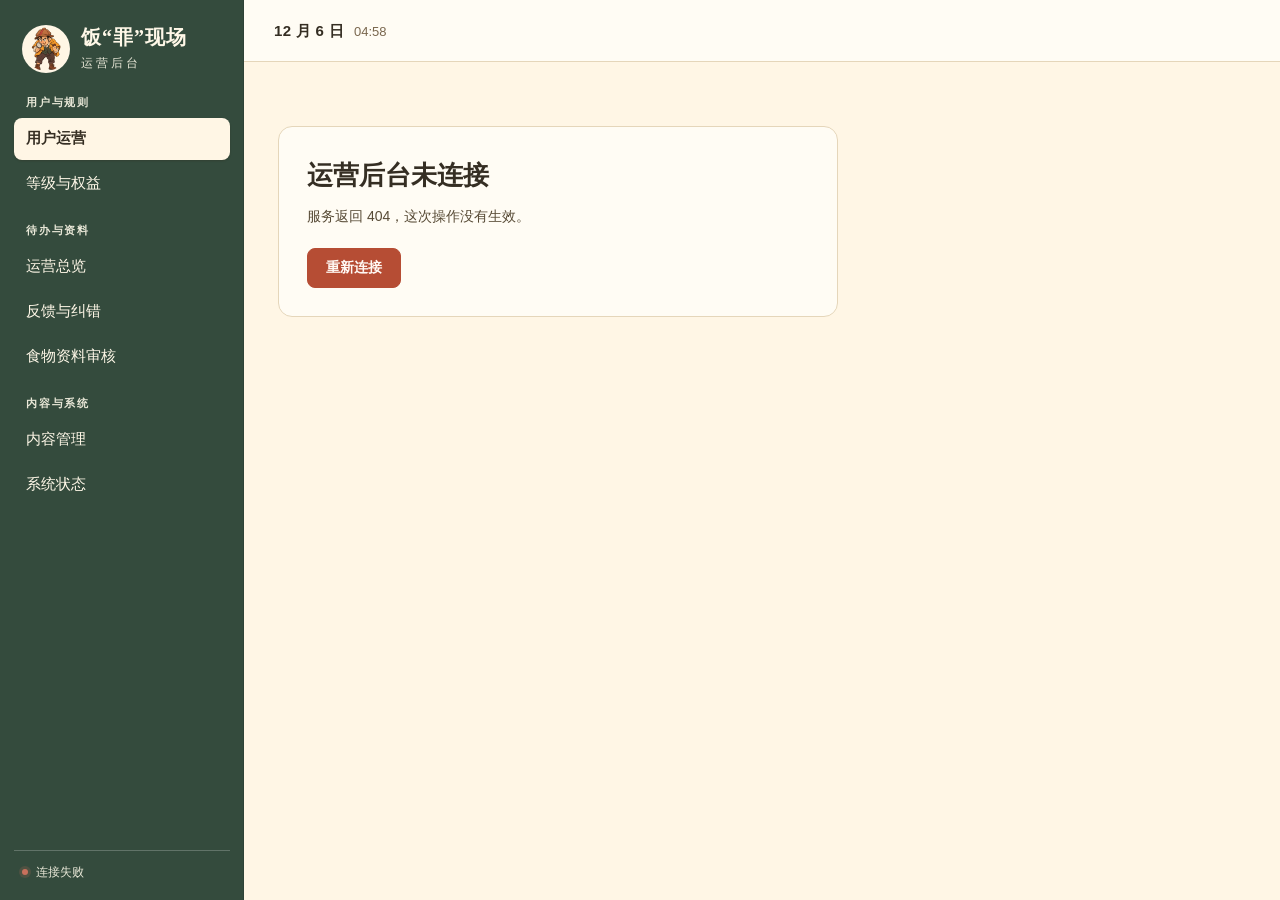
==== commit 4b8195b1: "feat: redesign admin operations workspace" ====
--- a/src/main/resources/static/ops/index.html
+++ b/src/main/resources/static/ops/index.html
@@ -5,7 +5,7 @@
 <meta name="viewport" content="width=device-width,initial-scale=1,viewport-fit=cover">
 <meta name="color-scheme" content="light">
 <title>运营后台 · 饭“罪”现场</title>
-<link rel="stylesheet" href="/ops/ops.css">
+<link rel="stylesheet" href="ops.css">
 </head>
 <body>
 <a class="skip" href="#desk">跳到工作区</a>
@@ -22,7 +22,7 @@
 <!-- 运营后台沿用小程序米白、深绿与砖红的视觉语言。 -->
 <aside class="bag" aria-label="工作区导航">
   <div class="bag-brand">
-    <img class="bag-avatar" src="/ops/assets/ashao-ge.png" alt="">
+    <img class="bag-avatar" src="assets/ashao-ge.png" alt="">
     <div>
       <span class="bag-name">饭“罪”现场</span>
       <span class="bag-sub">运营后台</span>
@@ -30,12 +30,14 @@
   </div>
 
   <div class="bag-tabs" role="tablist" aria-label="工作区" id="tablist">
+    <span class="bag-group-label">用户与规则</span>
     <button role="tab" id="tab-users" aria-controls="panel-users" aria-selected="true" data-view="users">
       <span>用户运营</span>
     </button>
     <button role="tab" id="tab-levels" aria-controls="panel-levels" aria-selected="false" data-view="levels">
       <span>等级与权益</span>
     </button>
+    <span class="bag-group-label">待办与资料</span>
     <button role="tab" id="tab-desk"  aria-controls="desk"  aria-selected="false"  data-view="desk">
       <span>运营总览</span><span class="bag-count" data-count="feedback" hidden></span>
     </button>
@@ -45,6 +47,7 @@
     <button role="tab" id="tab-food"  aria-controls="food"  aria-selected="false" data-view="food">
       <span>食物资料审核</span><span class="bag-count" data-count="proposals" hidden></span>
     </button>
+    <span class="bag-group-label">内容与系统</span>
     <button role="tab" id="tab-cases" aria-controls="cases" aria-selected="false" data-view="cases">
       <span>内容管理</span><span class="bag-count" data-count="draft" hidden></span>
     </button>
@@ -86,12 +89,18 @@
 
   <p class="flash" id="flash" role="status"></p>
 
+  <section class="connection-state" id="connection-state" hidden>
+    <h1>运营后台未连接</h1>
+    <p id="connection-message">后台数据暂时没有加载成功。</p>
+    <button class="btn-primary" id="btn-connect-retry" type="button">重新连接</button>
+  </section>
+
   <div id="workspace" hidden>
 
     <!-- ══ 用户运营 ══ -->
     <section class="panel" id="panel-users" role="tabpanel" aria-labelledby="tab-users" tabindex="-1">
       <div class="ashao-presence">
-        <img class="ashao-presence-art" src="/ops/assets/ashao-ge.png" alt="阿勺哥">
+        <img class="ashao-presence-art" src="assets/ashao-ge.png" alt="阿勺哥">
         <div class="ashao-presence-copy">
           <span class="ashao-presence-kicker">阿勺哥值班中</span>
           <h2>用户运营</h2>
@@ -185,43 +194,94 @@
 
     <!-- ══ 等级与运营配置 ══ -->
     <section class="panel" id="panel-levels" role="tabpanel" aria-labelledby="tab-levels" tabindex="-1" hidden>
-      <h2 class="h-sec">等级与运营配置</h2>
-      <p class="hint">等级决定可分配的权益。积分只通过流水调整，余额始终由流水求和。</p>
+      <header class="page-head">
+        <div>
+          <h2 class="h-sec">等级与运营配置</h2>
+          <p class="hint">先定义用户可以拥有的等级，再决定首页是否显示运营公告。积分不在这里直接改余额，只在用户详情中写流水。</p>
+        </div>
+        <button class="btn-ghost" id="btn-new-plan" type="button">新建等级</button>
+      </header>
 
       <div class="levels-layout">
-        <div>
-          <h3 class="h-sub">现有等级</h3>
+        <section class="level-list-panel" aria-labelledby="plan-list-title">
+          <header class="section-head">
+            <div>
+              <h3 id="plan-list-title">等级方案</h3>
+              <p>用户当前只认最新一条生效权益。</p>
+            </div>
+            <span class="section-count" id="plan-count">0 个方案</span>
+          </header>
           <ol class="notes notes-full" id="plan-list"></ol>
-          <p class="hint" id="plan-empty" hidden>还没有配置等级。</p>
-        </div>
-        <form id="plan-form" class="plate grid-form plan-form">
-          <h3 class="h-sub">创建或更新等级</h3>
-          <label><span>等级标识</span><input id="plan-code" maxlength="40" pattern="[a-z0-9_-]{2,40}" required placeholder="pro"></label>
-          <label><span>显示名称</span><input id="plan-name" maxlength="80" required placeholder="专业搭档"></label>
-          <label class="check-line span2"><input id="plan-active" type="checkbox"> 启用这个等级</label>
-          <label class="span2"><span>权益说明（JSON）</span><textarea id="plan-entitlement" maxlength="2000" rows="4">{"description":""}</textarea></label>
-          <div class="span2 form-actions">
-            <button class="btn-primary">保存等级</button>
-            <button class="btn-ghost" type="button" id="btn-plan-reset">清空</button>
+          <div class="empty-state" id="plan-empty" hidden>
+            <strong>还没有等级方案</strong>
+            <span>先在右侧建立一个等级，再回到用户详情分配权益。</span>
           </div>
-        </form>
-      </div>
-
-      <h3 class="h-sub">用户公告</h3>
-      <form id="settings-form" class="settings-form">
-        <label><span>公告内容</span><textarea id="user-announcement" maxlength="2000" rows="3" placeholder="留空表示不显示公告"></textarea></label>
-        <button class="btn-primary">保存运营配置</button>
-      </form>
-
-      <h3 class="h-sub">用户运营操作记录</h3>
-      <div class="tablewrap" id="admin-audit"></div>
+        </section>
+
+        <section class="level-editor" aria-labelledby="plan-editor-title">
+          <header class="section-head">
+            <div>
+              <h3 id="plan-editor-title">等级编辑器</h3>
+              <p>等级标识用于系统，显示名称面向用户。</p>
+            </div>
+            <span class="section-count" id="plan-editor-mode">新建</span>
+          </header>
+          <form id="plan-form" class="plan-form">
+            <div class="form-pair">
+              <label><span>等级标识</span><input id="plan-code" maxlength="40" pattern="[a-z0-9_-]{2,40}" required placeholder="例如 pro"></label>
+              <label><span>显示名称</span><input id="plan-name" maxlength="80" required placeholder="例如 专业搭档"></label>
+            </div>
+            <label class="check-line"><input id="plan-active" type="checkbox"> <span>启用这个等级</span></label>
+            <label><span>权益说明（JSON）</span><textarea id="plan-entitlement" maxlength="2000" rows="6" spellcheck="false">{"description":""}</textarea></label>
+            <p class="field-help">当前用于展示权益摘要；格式错误时不会保存。</p>
+            <div class="form-actions">
+              <button class="btn-primary">保存等级</button>
+              <button class="btn-ghost" type="button" id="btn-plan-reset">清空</button>
+            </div>
+          </form>
+        </section>
+      </div>
+
+      <div class="ops-config-grid">
+        <section class="settings-panel" aria-labelledby="settings-title">
+          <header class="section-head">
+            <div>
+              <h3 id="settings-title">首页运营公告</h3>
+              <p>保存后，小程序首页会在有内容时显示这条提示。</p>
+            </div>
+            <span class="section-count" id="announcement-count">0 / 2000</span>
+          </header>
+          <form id="settings-form" class="settings-form">
+            <label><span>公告内容</span><textarea id="user-announcement" maxlength="2000" rows="5" placeholder="例如：今晚系统维护，饭案云同步可能短暂延迟。"></textarea></label>
+            <div class="form-actions">
+              <button class="btn-primary">保存公告</button>
+              <span class="field-help">留空并保存会撤下当前公告。</span>
+            </div>
+          </form>
+        </section>
+
+        <section class="audit-panel" aria-labelledby="admin-audit-title">
+          <header class="section-head">
+            <div>
+              <h3 id="admin-audit-title">运营操作记录</h3>
+              <p>等级、积分和公告的写入都会留下记录。</p>
+            </div>
+          </header>
+          <div class="tablewrap" id="admin-audit"></div>
+        </section>
+      </div>
     </section>
 
     <!-- ══ 运营总览 ══ -->
     <section class="panel" id="panel-desk" role="tabpanel" aria-labelledby="tab-desk" tabindex="-1" hidden>
+      <header class="page-head">
+        <div>
+          <h2 class="h-sec">运营总览</h2>
+          <p class="hint">先处理堆着的反馈，再核对内容版本和服务状态。</p>
+        </div>
+      </header>
       <div class="cols">
         <div class="col-main">
-      <h2 class="h-sec">待处理概览</h2>
           <p class="lead" id="lead">正在清点…</p>
 
           <ol class="notes" id="desk-notes" aria-label="待处理反馈"></ol>
@@ -235,7 +295,6 @@
             <div class="seam" id="desk-seam" data-state="unknown">
               <div class="seam-side"><span class="seam-key">草稿</span><span class="seam-val" id="seam-draft">—</span></div>
               <div class="seam-side"><span class="seam-key">线上</span><span class="seam-val" id="seam-live">—</span></div>
-              <div class="seam-seal" aria-hidden="true"><span>合</span><span>合</span></div>
             </div>
             <p class="seam-note" id="seam-note">正在核对两版</p>
             <button class="btn-link" id="btn-goto-case">去内容管理<svg class="ic"><use href="#i-chevron"/></svg></button>
@@ -251,8 +310,12 @@
 
     <!-- ══ 反馈与纠错 ══ -->
     <section class="panel" id="panel-notes" role="tabpanel" aria-labelledby="tab-notes" tabindex="-1" hidden>
-      <h2 class="h-sec">反馈与纠错</h2>
-      <p class="hint">用户主动提交的文字可能含个人信息。只用于处理问题，不进入模型或宣传内容。</p>
+      <header class="page-head">
+        <div>
+          <h2 class="h-sec">反馈与纠错</h2>
+          <p class="hint">用户主动提交的文字可能含个人信息。只用于处理问题，不进入模型或宣传内容。</p>
+        </div>
+      </header>
 
       <div class="tools">
         <label class="field-inline">
@@ -278,8 +341,12 @@
 
     <!-- ══ 资料提案 ══ -->
     <section class="panel" id="panel-food" role="tabpanel" aria-labelledby="tab-food" tabindex="-1" hidden>
-      <h2 class="h-sec">食物资料审核</h2>
-      <p class="hint">审核通过只表示资料已核对，<strong>尚未进入营养目录</strong>，历史餐食不受影响。</p>
+      <header class="page-head">
+        <div>
+          <h2 class="h-sec">食物资料审核</h2>
+          <p class="hint">审核通过只表示资料已核对，<strong>尚未进入营养目录</strong>，历史餐食不受影响。</p>
+        </div>
+      </header>
 
       <details class="fold">
         <summary>新增一份提案</summary>
@@ -315,13 +382,16 @@
 
     <!-- ══ 内容管理 ══ -->
     <section class="panel" id="panel-cases" role="tabpanel" aria-labelledby="tab-cases" tabindex="-1" hidden>
-      <h2 class="h-sec">内容管理</h2>
-      <p class="hint">保存只更新草稿，发布后才上线。内容校验失败时原版本保持不变。</p>
+      <header class="page-head">
+        <div>
+          <h2 class="h-sec">内容管理</h2>
+          <p class="hint">保存只更新草稿，发布后才上线。内容校验失败时原版本保持不变。</p>
+        </div>
+      </header>
 
       <div class="seam seam-wide" id="case-seam" data-state="unknown">
         <div class="seam-side"><span class="seam-key">草稿</span><span class="seam-val" id="case-draft">—</span></div>
         <div class="seam-side"><span class="seam-key">线上</span><span class="seam-val" id="case-live">—</span></div>
-        <div class="seam-seal" aria-hidden="true"><span>合</span><span>合</span></div>
       </div>
       <p class="seam-note" id="case-seam-note">正在核对两版</p>
 
@@ -344,10 +414,14 @@
       <div class="tablewrap" id="case-audit"></div>
     </section>
 
-    <!-- ══ 服务封条 ══ -->
+    <!-- ══ 系统状态 ══ -->
     <section class="panel" id="panel-seal" role="tabpanel" aria-labelledby="tab-seal" tabindex="-1" hidden>
-      <h2 class="h-sec">系统状态</h2>
-      <p class="hint">配好不等于可用。指标只统计当前实例，重启清零，不代表留存。</p>
+      <header class="page-head">
+        <div>
+          <h2 class="h-sec">系统状态</h2>
+          <p class="hint">配好不等于可用。指标只统计当前实例，重启清零，不代表留存。</p>
+        </div>
+      </header>
       <dl class="facts facts-wide" id="seal-facts"></dl>
       <h3 class="h-sub">接口运行情况</h3>
       <div class="tablewrap" id="metrics"></div>
@@ -357,6 +431,6 @@
   </div>
 </main>
 
-<script src="/ops/ops.js" defer></script>
+<script src="ops.js" defer></script>
 </body>
 </html>
--- a/src/main/resources/static/ops/ops.css
+++ b/src/main/resources/static/ops/ops.css
@@ -0,0 +1,1330 @@
+/* 运营后台
+ *
+ * 结构分三层：
+ *   导航 —— 深绿色，承担工作区切换和待办提示
+ *   工作区 —— 暖米白，承担页面标题与任务分组
+ *   内容卡 —— 白色，承担列表、表单和表格
+ *
+ * 只用三个值：墨、纸、印章朱红。朱红只出现在「真能点」和「真状态」上，
+ * 不做装饰——这是从被拒的「暖色消费级 App」那里要来的纪律。
+ *
+ * 字形三档：
+ *   楷体     —— 案卷名、关键判断（像卷宗上写的那一笔）
+ *   系统中文 —— 正文
+ *   等宽     —— 编号、版本、所有数字（它们要被核对，不能被读成散文）
+ */
+
+:root {
+  color-scheme: light;
+
+  /* 导航：深绿底保证米白正文达到 AA。 */
+  --kraft: #344B3D;
+  --kraft-deep: #23372C;
+  --kraft-line: #748575;
+  --kraft-ink: #FFF8E8;
+  --kraft-dim: #E8E7D7;
+
+  /* 纸 */
+  --paper: #FFF6E5;
+  --sheet: #FFFCF4;
+  --ink: #352E23;
+  --ink-2: #574A35;
+  --pencil: #79664D;
+  --rule: #E5D6BA;
+  --rule-soft: #F2E7D5;
+
+  /* 印 */
+  --seal: #B64D34;
+  --seal-ink: #FFF9F4;
+  --seal-soft: #F8E6DC;
+
+  --ok: #626B52;
+  --warn: #9B5E28;
+
+  --r: 14px;
+  --r-sm: 8px;
+  --gap: 26px;
+
+  --ease: cubic-bezier(.16, 1, .3, 1);
+}
+
+*, *::before, *::after { box-sizing: border-box; }
+[hidden] { display: none !important; }
+
+html { -webkit-text-size-adjust: 100%; }
+
+/* 长内容不许把页面撑出横向滚动。
+   移动端最容易被一句写满的话、一个长 URL、一段 JSON 顶破。 */
+html { overflow-x: hidden; }
+body { overflow-x: hidden; }
+.note-line, .note-meta, .hint, .lead, .flash, .seam-val, .edit-quote {
+  overflow-wrap: anywhere;
+}
+
+body {
+  margin: 0;
+  min-width: 320px;
+  display: flex;
+  align-items: stretch;
+  min-height: 100vh;
+  /* flex 容器默认按内容的最宽处撑开。横向滚动的导航把这条最小宽度顶大，
+     整页就跟着变宽、右侧被裁掉。给它一个明确的上限。 */
+  max-width: 100vw;
+  background: var(--paper);
+  color: var(--ink);
+  font: 15px/1.6 -apple-system, BlinkMacSystemFont, "PingFang SC", "Hiragino Sans GB", sans-serif;
+  -webkit-font-smoothing: antialiased;
+  text-rendering: optimizeLegibility;
+}
+
+/* 浏览器自带的那些表面也属于这套设计：
+   选区、光标、滚动条、焦点环。不刷它们，页面立刻像拼的。 */
+::selection { background: var(--seal); color: var(--seal-ink); }
+:root { caret-color: var(--seal); }
+
+* { scrollbar-width: thin; scrollbar-color: var(--kraft-line) transparent; }
+::-webkit-scrollbar { width: 10px; height: 10px; }
+::-webkit-scrollbar-track { background: transparent; }
+::-webkit-scrollbar-thumb {
+  background: var(--kraft-line);
+  border: 3px solid transparent;
+  border-radius: 8px;
+  background-clip: content-box;
+}
+::-webkit-scrollbar-thumb:hover { background: var(--kraft-deep); background-clip: content-box; }
+
+:focus-visible {
+  outline: 2px solid var(--seal);
+  outline-offset: 2px;
+  border-radius: 3px;
+}
+
+a { color: var(--seal); text-underline-offset: 3px; text-decoration-thickness: 1px; }
+
+.skip {
+  position: absolute; left: -9999px; top: 0; z-index: 100;
+  background: var(--seal); color: var(--seal-ink);
+  padding: 10px 16px; border-radius: 0 0 var(--r-sm) 0;
+}
+.skip:focus { left: 0; }
+
+.sprite { position: absolute; width: 0; height: 0; overflow: hidden; }
+.ic { width: 14px; height: 14px; flex: none; }
+
+/* ── 导航 ───────────────────────────────────────────── */
+
+.bag {
+  flex: none;
+  width: 244px;
+  padding: 24px 14px 18px;
+  display: flex;
+  flex-direction: column;
+  gap: 22px;
+  background: var(--kraft);
+  color: var(--kraft-ink);
+  /* 不留纹理。牛皮纸的材料感交给颜色和那条分割线，
+     条纹作为背景只是把它画成「假装是纸」的样子。 */
+  box-shadow: inset -1px 0 0 rgba(0, 0, 0, .12);
+}
+
+.bag-brand { display: flex; align-items: center; gap: 11px; padding: 0 8px; }
+.bag-avatar {
+  width: 48px;
+  height: 48px;
+  flex: none;
+  border: 2px solid rgba(255, 248, 232, .5);
+  border-radius: 50%;
+  background: var(--paper);
+  object-fit: contain;
+}
+.bag-name {
+  display: block;
+  font-family: "Kaiti SC", "STKaiti", "KaiTi", "PingFang SC", serif;
+  font-size: 20px;
+  font-weight: 700;
+  letter-spacing: 1px;
+  line-height: 1.3;
+}
+.bag-sub {
+  display: block;
+  margin-top: 4px;
+  color: var(--kraft-dim);
+  font-size: 12px;
+  letter-spacing: 3px;
+}
+
+.bag-tabs { display: flex; flex-direction: column; gap: 3px; }
+.bag-group-label {
+  margin: 15px 12px 5px;
+  color: var(--kraft-dim);
+  font-size: 10.5px;
+  font-weight: 700;
+  letter-spacing: 1.8px;
+  line-height: 1.4;
+}
+.bag-group-label:first-child { margin-top: 0; }
+
+.bag-tabs button {
+  display: flex;
+  align-items: center;
+  gap: 10px;
+  width: 100%;
+  min-height: 42px;
+  padding: 9px 12px;
+  border: 0;
+  border-radius: var(--r-sm);
+  background: transparent;
+  color: var(--kraft-ink);
+  font: inherit;
+  font-size: 14.5px;
+  text-align: left;
+  cursor: pointer;
+  transition: background 140ms linear, color 140ms linear;
+}
+.bag-tabs button:hover { background: rgba(255, 255, 255, .1); }
+
+/* 当前工作区使用纸色底，和右侧工作区保持同一套色。 */
+.bag-tabs button[aria-selected="true"] {
+  background: var(--paper);
+  color: var(--ink);
+  font-weight: 600;
+  box-shadow: 0 1px 2px rgba(46, 30, 12, .22);
+}
+
+.bag-count {
+  margin-left: auto;
+  min-width: 20px;
+  padding: 1px 6px;
+  border-radius: 10px;
+  background: var(--seal);
+  color: var(--seal-ink);
+  font-size: 11.5px;
+  font-weight: 700;
+  font-variant-numeric: tabular-nums;
+  text-align: center;
+  line-height: 1.5;
+}
+
+.bag-foot {
+  margin-top: auto;
+  display: flex;
+  align-items: center;
+  gap: 8px;
+  padding: 12px 8px 0;
+  border-top: 1px solid rgba(255, 255, 255, .22);
+  color: var(--kraft-dim);
+  font-size: 12px;
+}
+.bag-lamp {
+  width: 6px; height: 6px; flex: none;
+  border-radius: 50%;
+  background: var(--kraft-dim);
+}
+.bag-lamp[data-state="on"] { background: #A9CE8A; box-shadow: 0 0 0 3px rgba(169, 206, 138, .18); }
+.bag-lamp[data-state="warn"] { background: #E8B25C; box-shadow: 0 0 0 3px rgba(232, 178, 92, .2); }
+.bag-lamp[data-state="off"] { background: #C9705C; box-shadow: 0 0 0 3px rgba(201, 112, 92, .18); }
+
+/* ── 纸 ─────────────────────────────────────────────── */
+
+.paper {
+  flex: 1;
+  min-width: 0;
+  display: flex;
+  flex-direction: column;
+  background: var(--paper);
+}
+
+.strip {
+  flex: none;
+  min-height: 62px;
+  display: flex;
+  align-items: center;
+  gap: 16px;
+  padding: 0 30px;
+  border-bottom: 1px solid var(--rule);
+  background: var(--sheet);
+}
+.strip-when { display: flex; align-items: baseline; gap: 10px; flex: none; white-space: nowrap; }
+.strip-when #today { font-size: 15px; font-weight: 600; letter-spacing: .3px; }
+.strip-dim { color: var(--pencil); font-size: 13px; font-variant-numeric: tabular-nums; }
+.strip-tags { margin-left: auto; display: flex; align-items: center; flex-wrap: wrap; gap: 8px; }
+
+.tag {
+  padding: 3px 10px;
+  border: 1px solid var(--rule);
+  border-radius: 20px;
+  background: var(--paper);
+  color: var(--ink-2);
+  font-size: 12px;
+  line-height: 1.6;
+  white-space: nowrap;
+}
+.tag-warn { border-color: #E2C48F; background: #FDF5E5; color: var(--warn); }
+
+.strip-btn {
+  padding: 5px 12px;
+  border: 1px solid var(--rule);
+  border-radius: 20px;
+  background: var(--paper);
+  color: var(--ink-2);
+  font: inherit;
+  font-size: 12.5px;
+  cursor: pointer;
+  transition: background 140ms linear, border-color 140ms linear;
+}
+.strip-btn:hover { border-color: var(--kraft-line); background: #FBF6EA; }
+
+.open-banner {
+  margin: 0;
+  padding: 12px 30px;
+  border-bottom: 1px solid #E2C48F;
+  background: #FDF3DF;
+  color: #6E4708;
+  font-size: 13.5px;
+  display: flex;
+  gap: 12px;
+  align-items: baseline;
+}
+.open-banner strong { font-weight: 700; }
+.open-banner code {
+  padding: 1px 5px;
+  border: 1px solid #DDBE86;
+  border-radius: 4px;
+  background: #FFF9EC;
+  font-size: .92em;
+  /* 这串环境变量名不让断行，就会把整页撑宽。
+     一行代码顶破布局，是最容易被漏掉的那类溢出。 */
+  overflow-wrap: anywhere;
+  word-break: break-all;
+  max-width: 100%;
+}
+.open-banner { flex-wrap: wrap; }
+
+/* 登录：不弹窗。它是一张要填的纸，不是打断。 */
+.gate {
+  max-width: 420px;
+  margin: 64px 30px;
+  padding: 26px 28px 28px;
+  border: 1px solid var(--rule);
+  border-radius: var(--r);
+  background: var(--sheet);
+}
+.gate h1 {
+  margin: 0;
+  font-family: "Kaiti SC", "STKaiti", "KaiTi", serif;
+  font-size: 24px;
+  letter-spacing: .5px;
+}
+.gate p { margin: 6px 0 20px; color: var(--ink-2); font-size: 13.5px; }
+.gate label { display: block; margin-bottom: 6px; color: var(--pencil); font-size: 12.5px; letter-spacing: .5px; }
+.gate input {
+  width: 100%;
+  padding: 10px 12px;
+  border: 1px solid var(--rule);
+  border-radius: var(--r-sm);
+  background: var(--paper);
+  color: var(--ink);
+  font: inherit;
+  font-size: 14px;
+}
+.gate input:focus { border-color: var(--kraft-line); }
+.gate .btn-primary { margin-top: 16px; width: 100%; }
+
+.flash {
+  margin: 0;
+  padding: 0 30px;
+  font-size: 13px;
+  color: var(--ink-2);
+  transition: padding 160ms var(--ease);
+}
+.flash:not(:empty) { padding: 12px 30px; }
+.flash[data-error="true"] {
+  border-bottom: 1px solid #E5C4B8;
+  background: #FFF0E9;
+  color: #8C3322;
+}
+.flash[data-error="true"]::before {
+  content: "";
+  display: inline-block;
+  width: 6px; height: 6px;
+  margin-right: 8px;
+  border-radius: 50%;
+  background: #8C3322;
+  vertical-align: 2px;
+}
+
+.panel {
+  width: 100%;
+  max-width: 1480px;
+  margin: 0 auto;
+  padding: 30px 34px 64px;
+}
+.panel:focus { outline: none; }
+
+.page-head {
+  display: flex;
+  align-items: flex-start;
+  justify-content: space-between;
+  gap: 24px;
+  margin-bottom: 28px;
+  padding-bottom: 22px;
+  border-bottom: 1px solid var(--rule);
+}
+.page-head > div { min-width: 0; }
+.page-head .h-sec { margin-bottom: 8px; }
+.page-head .hint { margin-bottom: 0; }
+
+/* 版心两栏：主栏放「要办的事」，侧栏放「这件卷宗的状况」。 */
+.cols {
+  display: grid;
+  grid-template-columns: minmax(0, 1.62fr) minmax(280px, 1fr);
+  gap: var(--gap);
+  align-items: start;
+}
+
+.h-sec {
+  margin: 0 0 12px;
+  font-family: "Kaiti SC", "STKaiti", "KaiTi", serif;
+  font-size: 28px;
+  font-weight: 700;
+  letter-spacing: .2px;
+  line-height: 1.2;
+}
+.h-sub {
+  margin: 30px 0 12px;
+  padding-top: 16px;
+  border-top: 1px solid var(--rule);
+  color: var(--pencil);
+  font-size: 12px;
+  font-weight: 700;
+  letter-spacing: 2.2px;
+}
+
+.hint { margin: 0 0 18px; color: var(--pencil); font-size: 13px; line-height: 1.7; max-width: 62ch; }
+.hint strong { color: var(--ink-2); font-weight: 600; }
+.hint-more { margin-top: 12px; padding-top: 10px; border-top: 1px dashed var(--rule); color: var(--ink-2); }
+
+.section-head {
+  display: flex;
+  align-items: flex-start;
+  justify-content: space-between;
+  gap: 18px;
+  margin-bottom: 18px;
+}
+.section-head h3 {
+  margin: 0;
+  color: var(--ink);
+  font-size: 18px;
+  line-height: 1.35;
+}
+.section-head p {
+  max-width: 48ch;
+  margin: 5px 0 0;
+  color: var(--pencil);
+  font-size: 12.5px;
+  line-height: 1.6;
+}
+.section-count {
+  flex: none;
+  padding-top: 2px;
+  color: var(--pencil);
+  font-size: 12px;
+  font-variant-numeric: tabular-nums;
+  white-space: nowrap;
+}
+
+.field-help {
+  margin: -4px 0 0;
+  color: var(--pencil);
+  font-size: 12px;
+  line-height: 1.6;
+}
+
+.empty-state {
+  display: flex;
+  flex-direction: column;
+  gap: 6px;
+  min-height: 150px;
+  justify-content: center;
+  padding: 24px 18px;
+  border: 1px dashed var(--rule);
+  border-radius: var(--r-sm);
+  background: var(--paper);
+  color: var(--pencil);
+  text-align: center;
+}
+.empty-state strong { color: var(--ink-2); font-size: 14px; }
+.empty-state span { max-width: 42ch; margin: 0 auto; font-size: 12.5px; line-height: 1.65; }
+
+.connection-state {
+  max-width: 560px;
+  margin: 64px 34px;
+  padding: 28px;
+  border: 1px solid var(--rule);
+  border-radius: var(--r);
+  background: var(--sheet);
+}
+.connection-state h1 {
+  margin: 0 0 8px;
+  font-family: "Kaiti SC", "STKaiti", "KaiTi", serif;
+  font-size: 26px;
+}
+.connection-state p {
+  max-width: 58ch;
+  margin: 0 0 20px;
+  color: var(--ink-2);
+  font-size: 14px;
+  line-height: 1.7;
+}
+
+/* 首屏的答案：「今天有没有事」。
+   数字大，但它在一句话里，不是一个统计卡——所以读到的是一句人话。
+   下面那张清单才是主角，数字不许抢它。 */
+.lead {
+  margin: 0 0 20px;
+  font-size: 16px;
+  line-height: 1.5;
+  color: var(--ink-2);
+}
+.lead b {
+  font-family: "Kaiti SC", "STKaiti", "KaiTi", serif;
+  font-size: 40px;
+  font-weight: 700;
+  line-height: .9;
+  color: var(--ink);
+  font-variant-numeric: tabular-nums;
+  padding-right: 4px;
+  vertical-align: -4px;
+}
+.lead em { font-style: normal; color: var(--seal); font-weight: 600; }
+.lead .lead-quiet { color: var(--pencil); }
+
+/* ── 待办清单：编号 / 原文 / 处置，三列对齐 ───────────── */
+
+.notes { list-style: none; margin: 0; padding: 0; border-top: 1px solid var(--rule); }
+
+.note {
+  display: grid;
+  grid-template-columns: 74px minmax(0, 1fr) auto;
+  gap: 16px;
+  align-items: start;
+  padding: 15px 0;
+  border-bottom: 1px solid var(--rule);
+}
+.notes-full .note { padding: 18px 0; }
+
+.note-no {
+  padding-top: 2px;
+  color: var(--pencil);
+  font-family: ui-monospace, SFMono-Regular, "SF Mono", Menlo, monospace;
+  font-size: 12px;
+  font-variant-numeric: tabular-nums;
+}
+
+.note-body { min-width: 0; }
+/* grid 轨道的 min-content 是长内容溢出的真凶：
+   光给 overflow-wrap 不够，轨道本身得能缩，否则长句会把整列顶出去。 */
+.note { min-width: 0; }
+.note > * { min-width: 0; }
+.note-line { margin: 0; font-size: 14.5px; line-height: 1.65; }
+.note-cat {
+  display: inline-block;
+  margin-right: 8px;
+  padding: 0 6px;
+  border: 1px solid var(--rule);
+  border-radius: 4px;
+  background: var(--paper);
+  color: var(--ink-2);
+  font-size: 11.5px;
+  letter-spacing: .6px;
+  vertical-align: 1px;
+}
+.note-meta {
+  margin: 5px 0 0;
+  color: var(--pencil);
+  font-size: 12px;
+  font-variant-numeric: tabular-nums;
+}
+/* 放太久的，用印章色说。这是状态色，不是装饰。 */
+.note-meta[data-stale="true"] { color: var(--seal); font-weight: 600; }
+/* 别名用虚线框区分：它是「同一个东西的另一种叫法」，不是分类 */
+.note-cat-plain { border-style: dashed; color: var(--pencil); }
+
+.note-act { display: flex; align-items: center; gap: 8px; padding-top: 1px; }
+
+.btn-act {
+  display: inline-flex;
+  align-items: center;
+  gap: 5px;
+  padding: 6px 13px;
+  border: 1px solid var(--kraft-line);
+  border-radius: var(--r-sm);
+  background: var(--sheet);
+  color: var(--ink);
+  font: inherit;
+  font-size: 13px;
+  font-weight: 600;
+  cursor: pointer;
+  transition: background 130ms linear, border-color 130ms linear, color 130ms linear;
+}
+.btn-act:hover { border-color: var(--seal); background: var(--seal-soft); color: var(--seal); }
+
+/* 已办的那一条：压下去，但不消失。归档不等于删除。 */
+.note[data-done="true"] .note-line { color: var(--ink-2); }
+.note[data-done="true"] .note-no::after {
+  content: "已办";
+  display: block;
+  margin-top: 2px;
+  color: var(--ok);
+  font-size: 10.5px;
+  letter-spacing: .5px;
+}
+
+/* ── 信息卡 ─────────────────────────────────────────── */
+
+.plate {
+  padding: 16px 18px 18px;
+  border: 1px solid var(--rule);
+  border-radius: var(--r);
+  background: var(--sheet);
+  margin-bottom: 18px;
+}
+.plate:last-child { margin-bottom: 0; }
+.plate-head {
+  display: flex;
+  align-items: baseline;
+  justify-content: space-between;
+  gap: 12px;
+  margin-bottom: 14px;
+  color: var(--pencil);
+  font-size: 11.5px;
+  font-weight: 700;
+  letter-spacing: 2px;
+}
+.plate-head span:last-child { color: var(--ink-2); letter-spacing: .4px; font-weight: 600; }
+.plate-head span[data-tone="good"] { color: var(--ok); }
+.plate-head span[data-tone="bad"] { color: var(--seal); }
+
+/* ── 版本对照 ───────────────────────────────────────── */
+.seam {
+  display: grid;
+  grid-template-columns: 1fr 1fr;
+  align-items: center;
+  border: 1px solid var(--rule);
+  border-radius: var(--r-sm);
+  background: var(--paper);
+  transition: border-color 160ms linear, background 160ms linear;
+}
+.seam-wide { margin-bottom: 10px; }
+.seam[data-state="whole"] { border-color: #BCCBAD; background: #F7F9F2; }
+.seam[data-state="broken"] { border-color: #DDB4A7; background: #FFF5F0; }
+
+.seam-side { padding: 11px 14px; min-width: 0; }
+.seam-side:first-child { border-right: 1px dashed var(--rule); }
+.seam-side:last-child { padding-left: 12px; }
+.seam-key {
+  display: block;
+  color: var(--pencil);
+  font-size: 11px;
+  letter-spacing: 1.8px;
+  font-weight: 700;
+}
+.seam-val {
+  display: block;
+  margin-top: 2px;
+  color: var(--ink);
+  font-size: 12.5px;
+  font-variant-numeric: tabular-nums;
+  overflow: hidden;
+  text-overflow: ellipsis;
+  white-space: nowrap;
+}
+
+.seam-note {
+  margin: 8px 0 0;
+  color: var(--pencil);
+  font-size: 12px;
+  text-align: center;
+  line-height: 1.6;
+}
+.seam-note[data-state="broken"] { color: var(--seal); font-weight: 600; }
+.seam-note[data-state="whole"] { color: var(--ok); font-weight: 600; }
+
+.btn-link {
+  display: inline-flex;
+  align-items: center;
+  gap: 4px;
+  margin-top: 12px;
+  padding: 0;
+  border: 0;
+  background: none;
+  color: var(--seal);
+  font: inherit;
+  font-size: 12.5px;
+  font-weight: 600;
+  cursor: pointer;
+  text-decoration: underline;
+  text-underline-offset: 3px;
+  text-decoration-thickness: 1px;
+}
+
+/* 事实清单：左词右值，值用等宽，因为要核对 */
+.facts { margin: 0; }
+.facts > div {
+  display: flex;
+  align-items: baseline;
+  justify-content: space-between;
+  gap: 14px;
+  padding: 7px 0;
+  border-bottom: 1px solid var(--rule-soft);
+}
+.facts > div:last-child { border-bottom: 0; }
+.facts dt { color: var(--ink-2); font-size: 13px; }
+.facts dd {
+  margin: 0;
+  color: var(--ink);
+  font-size: 13px;
+  font-weight: 600;
+  font-variant-numeric: tabular-nums;
+  text-align: right;
+}
+.facts dd[data-tone="bad"] { color: var(--seal); }
+.facts dd[data-tone="good"] { color: var(--ok); }
+.facts-wide { max-width: 640px; margin-bottom: 8px; }
+
+/* ── 工具条 ─────────────────────────────────────────── */
+
+.tools {
+  display: flex;
+  flex-wrap: wrap;
+  align-items: end;
+  gap: 14px;
+  margin-bottom: 16px;
+}
+.field-inline { display: flex; flex-direction: column; gap: 5px; }
+.field-inline > span { color: var(--pencil); font-size: 11.5px; letter-spacing: 1.4px; }
+.field-inline input,
+.field-inline select {
+  min-width: 200px;
+  padding: 7px 10px;
+  border: 1px solid var(--rule);
+  border-radius: var(--r-sm);
+  background: var(--sheet);
+  color: var(--ink);
+  font: inherit;
+  font-size: 13.5px;
+}
+.field-inline input:focus,
+.field-inline select:focus { border-color: var(--kraft-line); }
+.tools-count { margin-left: auto; color: var(--pencil); font-size: 12.5px; font-variant-numeric: tabular-nums; }
+
+.pager { display: flex; gap: 6px; margin-top: 14px; flex-wrap: wrap; }
+.pager button {
+  min-width: 32px;
+  padding: 4px 9px;
+  border: 1px solid var(--rule);
+  border-radius: 6px;
+  background: var(--sheet);
+  color: var(--ink-2);
+  font: inherit;
+  font-size: 12.5px;
+  font-variant-numeric: tabular-nums;
+  cursor: pointer;
+}
+.pager button[aria-current="true"] { border-color: var(--seal); color: var(--seal); font-weight: 700; }
+
+/* ── 折叠区与表单 ───────────────────────────────────── */
+
+.fold {
+  margin-bottom: 20px;
+  border: 1px solid var(--rule);
+  border-radius: var(--r);
+  background: var(--sheet);
+}
+.fold > summary {
+  padding: 12px 18px;
+  color: var(--ink-2);
+  font-size: 13.5px;
+  font-weight: 600;
+  cursor: pointer;
+  list-style: none;
+}
+.fold > summary::-webkit-details-marker { display: none; }
+.fold > summary::before {
+  content: "";
+  display: inline-block;
+  width: 0; height: 0;
+  margin-right: 9px;
+  /* 用 conic 画一个小三角：border 三角会被误认成「卡片侧边强调条」，
+     而这里它只是个展开箭头，不该长成装饰。 */
+  width: 6px;
+  height: 6px;
+  background: var(--pencil);
+  clip-path: polygon(0 0, 100% 50%, 0 100%);
+  border: 0;
+  vertical-align: 1px;
+  transition: transform 160ms var(--ease);
+}
+.fold[open] > summary::before { transform: rotate(90deg) translateX(1px); }
+
+.grid-form {
+  display: grid;
+  grid-template-columns: 1fr 1fr;
+  gap: 14px 16px;
+  padding: 16px 18px 18px;
+  border-top: 1px solid var(--rule-soft);
+}
+.grid-form label { display: flex; flex-direction: column; gap: 5px; }
+.grid-form label > span { color: var(--pencil); font-size: 11.5px; letter-spacing: 1.2px; }
+.grid-form .span2 { grid-column: 1 / -1; }
+.grid-form input,
+.grid-form textarea {
+  padding: 8px 10px;
+  border: 1px solid var(--rule);
+  border-radius: var(--r-sm);
+  background: var(--paper);
+  color: var(--ink);
+  font: inherit;
+  font-size: 13.5px;
+  resize: vertical;
+}
+.grid-form input:focus,
+.grid-form textarea:focus { border-color: var(--kraft-line); }
+
+.btn-primary,
+.btn-ghost,
+.btn-seal {
+  padding: 8px 18px;
+  border-radius: var(--r-sm);
+  font: inherit;
+  font-size: 13.5px;
+  font-weight: 600;
+  cursor: pointer;
+  transition: background 130ms linear, color 130ms linear, border-color 130ms linear;
+}
+.btn-primary {
+  border: 1px solid var(--seal);
+  background: var(--seal);
+  color: var(--seal-ink);
+}
+.btn-primary:hover { background: #9A3B28; border-color: #9A3B28; }
+.btn-ghost {
+  border: 1px solid var(--rule);
+  background: var(--sheet);
+  color: var(--ink-2);
+}
+.btn-ghost:hover { border-color: var(--kraft-line); }
+/* 发布是不可逆的那一个：用印章色，只在真能用时满色 */
+.btn-seal {
+  border: 1px solid var(--seal);
+  background: var(--seal);
+  color: var(--seal-ink);
+}
+.btn-seal:hover { background: #9A2F1A; border-color: #9A2F1A; }
+
+button:disabled, input:disabled, textarea:disabled, select:disabled {
+  opacity: .5;
+  cursor: not-allowed;
+}
+
+.case-actions {
+  display: flex;
+  flex-wrap: wrap;
+  align-items: center;
+  gap: 10px;
+  margin-bottom: 18px;
+}
+
+/* ── 案卷编辑器 ─────────────────────────────────────── */
+
+.editor { display: block; }
+.editor-key {
+  display: block;
+  margin-bottom: 6px;
+  color: var(--pencil);
+  font-size: 11.5px;
+  letter-spacing: 1.6px;
+}
+#case-json {
+  width: 100%;
+  min-height: 340px;
+  padding: 14px 16px;
+  border: 1px solid var(--rule);
+  border-radius: var(--r-sm);
+  background: var(--sheet);
+  color: var(--ink);
+  font-family: ui-monospace, SFMono-Regular, "SF Mono", Menlo, monospace;
+  font-size: 12.5px;
+  line-height: 1.7;
+  tab-size: 2;
+  resize: vertical;
+}
+#case-json:focus { border-color: var(--kraft-line); }
+
+.check {
+  margin-top: 10px;
+  font-size: 12.5px;
+  line-height: 1.8;
+  color: var(--pencil);
+  font-variant-numeric: tabular-nums;
+}
+.check[data-tone="bad"] { color: var(--seal); }
+.check[data-tone="good"] { color: var(--ok); font-weight: 600; }
+.check ul { margin: 4px 0 0; padding-left: 18px; }
+
+/* ── 表格 ───────────────────────────────────────────── */
+
+.tablewrap {
+  overflow-x: auto;
+  border: 1px solid var(--rule);
+  border-radius: var(--r-sm);
+  background: var(--sheet);
+}
+.tablewrap table { width: 100%; border-collapse: collapse; font-size: 13px; }
+.tablewrap th,
+.tablewrap td {
+  padding: 9px 14px;
+  text-align: left;
+  border-bottom: 1px solid var(--rule-soft);
+  white-space: nowrap;
+}
+.tablewrap th {
+  position: sticky;
+  top: 0;
+  background: var(--paper);
+  color: var(--pencil);
+  font-size: 11px;
+  font-weight: 700;
+  letter-spacing: 1.4px;
+  border-bottom: 1px solid var(--rule);
+}
+.tablewrap td { color: var(--ink-2); font-variant-numeric: tabular-nums; }
+.tablewrap tr:last-child td { border-bottom: 0; }
+.tablewrap td[data-tone="bad"] { color: var(--seal); }
+.tablewrap .empty { padding: 14px; color: var(--pencil); font-size: 12.5px; }
+
+/* ── 行内处置面板 ───────────────────────────────────
+   不弹窗。改状态、写一句话，这是几秒钟的事，
+   弹窗既打断了「我在看这一条」的上下文，也没有需要保护的重点。 */
+
+.edit-panel {
+  margin-top: 10px;
+  padding-top: 12px;
+  border-top: 1px solid var(--rule-soft);
+}
+.edit-row {
+  display: flex;
+  flex-wrap: wrap;
+  align-items: end;
+  gap: 10px;
+}
+.edit-row .field-inline { flex: 0 0 auto; }
+.edit-row .field-inline.grow { flex: 1 1 260px; }
+.edit-row textarea,
+.edit-row select {
+  width: 100%;
+  padding: 7px 10px;
+  border: 1px solid var(--rule);
+  border-radius: var(--r-sm);
+  background: var(--paper);
+  color: var(--ink);
+  font: inherit;
+  font-size: 13.5px;
+  resize: vertical;
+}
+.edit-row textarea:focus,
+.edit-row select:focus { border-color: var(--kraft-line); }
+.edit-row .field-inline select { min-width: 120px; width: auto; }
+
+.edit-quote {
+  margin: 0 0 10px;
+  padding: 8px 12px;
+  border-left: 2px solid var(--rule);
+  color: var(--ink-2);
+  font-size: 12.5px;
+  line-height: 1.7;
+  white-space: pre-wrap;
+}
+.edit-actions { display: flex; flex-wrap: wrap; gap: 8px; margin-top: 12px; }
+
+/* ── 响应 ───────────────────────────────────────────── */
+
+@media (max-width: 1120px) {
+  .cols { grid-template-columns: minmax(0, 1fr); }
+  .col-side { display: grid; grid-template-columns: 1fr 1fr; gap: 18px; }
+  .col-side .plate { margin-bottom: 0; }
+}
+
+@media (max-width: 860px) {
+  body { flex-direction: column; }
+  .bag {
+    width: 100%;
+    max-width: 100vw;
+    flex-direction: row;
+    align-items: center;
+    gap: 14px;
+    padding: 10px 14px;
+    overflow-x: auto;
+    overflow-y: hidden;
+    flex: 0 0 auto;
+  }
+  main.paper { width: 100%; max-width: 100vw; }
+  .bag-brand { flex: none; padding: 0 4px; }
+  .bag-name { font-size: 16px; }
+  .bag-sub { display: none; }
+  .bag-tabs { flex-direction: row; gap: 4px; }
+  .bag-tabs button { min-height: 36px; padding: 6px 11px; font-size: 13.5px; white-space: nowrap; width: auto; }
+  .bag-foot { margin: 0 0 0 auto; border: 0; padding: 0; flex: none; }
+  #access-mode { display: none; }
+
+  .strip {
+    padding: 10px 18px;
+    min-height: 0;
+    flex-wrap: wrap;
+    row-gap: 9px;
+  }
+  .strip-when { flex: 1 1 100%; }
+  .strip-tags { width: 100%; margin-left: 0; justify-content: flex-end; }
+  .panel { padding: 20px 18px 48px; }
+  .flash { padding-left: 18px; padding-right: 18px; }
+  .open-banner { padding: 10px 18px; flex-direction: column; gap: 4px; }
+  .gate { margin: 32px 18px; }
+  .col-side { grid-template-columns: 1fr; }
+  .grid-form { grid-template-columns: 1fr; }
+  /* 窄屏：编号与正文并排，动作沉到下一行占满，
+     这样「处置」不用挤在一句话的末尾，手指也好按。 */
+  .note { grid-template-columns: 54px minmax(0, 1fr); row-gap: 10px; }
+  .note-act { grid-column: 2; }
+  .note-act .btn-act { width: 100%; justify-content: center; }
+  .edit-row { flex-direction: column; align-items: stretch; }
+  .edit-row .field-inline,
+  .edit-row .field-inline.grow { flex: 1 1 auto; }
+  .edit-row .field-inline select { width: 100%; }
+  .edit-actions .btn-primary,
+  .edit-actions .btn-ghost { flex: 1 1 auto; }
+  .case-actions .btn-primary,
+  .case-actions .btn-ghost,
+  .case-actions .btn-seal { flex: 1 1 auto; }
+  #case-json { min-height: 240px; font-size: 12px; }
+  .tablewrap { -webkit-overflow-scrolling: touch; }
+  .lead b { font-size: 34px; }
+  .field-inline { flex: 1 1 160px; }
+  .field-inline input, .field-inline select { min-width: 0; width: 100%; }
+  .tools-count { margin-left: 0; }
+}
+
+@media (prefers-reduced-motion: reduce) {
+  *, *::before, *::after {
+    animation-duration: .01ms !important;
+    animation-iteration-count: 1 !important;
+    transition-duration: .01ms !important;
+  }
+}
+
+/* ── 用户运营 ───────────────────────────────────────── */
+
+.ashao-presence {
+  display: flex;
+  align-items: center;
+  gap: 18px;
+  min-height: 156px;
+  margin: -4px 0 24px;
+  padding: 16px 20px;
+  border: 1px solid var(--rule);
+  border-radius: 18px;
+  background: #FBF2E2;
+  overflow: hidden;
+}
+.ashao-presence-art {
+  width: 108px;
+  height: 130px;
+  flex: none;
+  object-fit: contain;
+  object-position: center bottom;
+  filter: drop-shadow(0 7px 10px rgba(57, 39, 20, .13));
+}
+.ashao-presence-copy { flex: 1; min-width: 0; }
+.ashao-presence-kicker {
+  color: var(--seal);
+  font-size: 12px;
+  font-weight: 700;
+  letter-spacing: .08em;
+}
+.ashao-presence h2 {
+  margin: 4px 0 6px;
+  font-family: "Kaiti SC", "STKaiti", "KaiTi", "PingFang SC", serif;
+  font-size: 31px;
+}
+.ashao-presence p {
+  max-width: 58ch;
+  margin: 0;
+  color: var(--ink-2);
+  font-size: 13.5px;
+  line-height: 1.7;
+}
+.ashao-presence-tag {
+  align-self: flex-start;
+  flex: none;
+  padding: 5px 10px;
+  border: 1px solid #D9B58B;
+  border-radius: 999px;
+  background: rgba(255, 252, 244, .72);
+  color: var(--pencil);
+  font-size: 11px;
+  font-weight: 700;
+  letter-spacing: .08em;
+}
+
+.user-tier-line {
+  display: flex;
+  align-items: center;
+  gap: 16px;
+  flex-wrap: wrap;
+  margin: 18px 0 8px;
+}
+.user-tier-line .h-sub { margin: 0; }
+.tier-chips { display: flex; flex-wrap: wrap; gap: 8px; }
+.tier-chip {
+  display: inline-flex;
+  align-items: baseline;
+  gap: 7px;
+  padding: 7px 11px;
+  border: 1px solid var(--rule);
+  border-radius: 999px;
+  background: var(--sheet);
+  color: var(--ink-2);
+  font-size: 12.5px;
+}
+.tier-chip b { color: var(--ink); }
+.user-tools { margin-top: 22px; }
+.user-tools .grow { flex: 1 1 240px; }
+
+.user-layout {
+  display: grid;
+  grid-template-columns: minmax(0, 1fr) minmax(340px, 430px);
+  align-items: start;
+  gap: 20px;
+  margin-top: 20px;
+}
+.user-detail {
+  position: sticky;
+  top: 18px;
+  max-height: calc(100vh - 36px);
+  overflow: auto;
+  background: var(--sheet);
+}
+.user-detail-head {
+  display: flex;
+  align-items: flex-start;
+  justify-content: space-between;
+  gap: 12px;
+  margin-bottom: 14px;
+}
+.user-detail-head h3 {
+  margin: 5px 0 0;
+  font-family: "Kaiti SC", "STKaiti", "KaiTi", "PingFang SC", serif;
+  font-size: 24px;
+}
+.user-detail .facts { margin-bottom: 18px; }
+.user-detail .tablewrap { margin-bottom: 12px; }
+.user-detail td,
+.user-detail th { white-space: normal; }
+.user-note .note-meta { line-height: 1.65; }
+
+.levels-layout {
+  display: grid;
+  grid-template-columns: minmax(0, 1fr) minmax(360px, 440px);
+  align-items: start;
+  gap: 24px;
+}
+.level-list-panel,
+.level-editor,
+.settings-panel,
+.audit-panel {
+  min-width: 0;
+  padding: 20px;
+  border: 1px solid var(--rule);
+  border-radius: var(--r);
+  background: var(--sheet);
+}
+.level-list-panel .notes { border-top: 0; }
+.level-list-panel .empty-state { margin-top: 2px; }
+.plan-item {
+  display: grid;
+  grid-template-columns: minmax(0, 1fr) auto;
+  gap: 16px;
+  align-items: start;
+  padding: 16px 0;
+  border-bottom: 1px solid var(--rule-soft);
+}
+.plan-item:first-child { padding-top: 0; }
+.plan-item:last-child { border-bottom: 0; padding-bottom: 0; }
+.plan-item[data-inactive="true"] .plan-title { color: var(--ink-2); }
+.plan-title-row {
+  display: flex;
+  align-items: center;
+  flex-wrap: wrap;
+  gap: 8px;
+}
+.plan-title {
+  margin: 0;
+  color: var(--ink);
+  font-size: 15px;
+  font-weight: 650;
+}
+.plan-code {
+  color: var(--pencil);
+  font-family: ui-monospace, SFMono-Regular, "SF Mono", Menlo, monospace;
+  font-size: 11.5px;
+  font-variant-numeric: tabular-nums;
+}
+.plan-state {
+  padding: 2px 8px;
+  border: 1px solid var(--rule);
+  border-radius: 999px;
+  background: var(--paper);
+  color: var(--pencil);
+  font-size: 11px;
+  font-weight: 700;
+}
+.plan-state[data-active="true"] {
+  border-color: #B8C6AA;
+  background: #EFF3E8;
+  color: var(--ok);
+}
+.plan-summary {
+  max-width: 64ch;
+  margin: 7px 0 0;
+  color: var(--ink-2);
+  font-size: 12.5px;
+  line-height: 1.65;
+  overflow-wrap: anywhere;
+}
+.plan-item .btn-act { white-space: nowrap; }
+
+.level-editor { position: sticky; top: 18px; }
+.plan-form {
+  display: grid;
+  gap: 16px;
+}
+.form-pair {
+  display: grid;
+  grid-template-columns: minmax(0, .8fr) minmax(0, 1.2fr);
+  gap: 14px;
+}
+.plan-form label,
+.settings-form label {
+  display: flex;
+  flex-direction: column;
+  gap: 6px;
+  min-width: 0;
+}
+.plan-form label > span,
+.settings-form label > span {
+  color: var(--pencil);
+  font-size: 11.5px;
+  font-weight: 600;
+  letter-spacing: 1px;
+}
+.plan-form input,
+.plan-form textarea,
+.settings-form textarea {
+  width: 100%;
+  min-width: 0;
+  padding: 9px 11px;
+  border: 1px solid var(--rule);
+  border-radius: var(--r-sm);
+  background: var(--paper);
+  color: var(--ink);
+  font: inherit;
+  font-size: 13.5px;
+  line-height: 1.55;
+  resize: vertical;
+}
+.plan-form textarea {
+  font-family: ui-monospace, SFMono-Regular, "SF Mono", Menlo, monospace;
+  font-size: 12.5px;
+  line-height: 1.65;
+}
+.plan-form input:focus,
+.plan-form textarea:focus,
+.settings-form textarea:focus { border-color: var(--kraft-line); }
+.plan-form .check-line {
+  flex-direction: row;
+  justify-content: flex-start;
+  min-height: 22px;
+  padding: 2px 0;
+  border: 0;
+}
+.plan-form .check-line span { color: var(--ink-2); font-size: 13px; font-weight: 500; letter-spacing: 0; }
+.plan-form .form-actions {
+  padding-top: 4px;
+  border-top: 1px solid var(--rule-soft);
+}
+.plan-form .form-actions .btn-primary { margin-top: 14px; }
+.plan-form .form-actions .btn-ghost { margin-top: 14px; }
+
+.ops-config-grid {
+  display: grid;
+  grid-template-columns: minmax(360px, .85fr) minmax(0, 1.15fr);
+  gap: 24px;
+  margin-top: 24px;
+}
+.check-line {
+  display: flex;
+  align-items: center;
+  gap: 9px;
+  min-height: 44px;
+  color: var(--ink-2);
+  font-weight: 500;
+}
+.check-line input { width: 18px; height: 18px; }
+.form-actions { display: flex; flex-wrap: wrap; gap: 8px; }
+.settings-form {
+  display: grid;
+  gap: 14px;
+  max-width: none;
+  margin: 0;
+}
+.settings-form .form-actions { align-items: center; }
+.audit-panel .tablewrap { max-height: 390px; }
+
+@media (max-width: 1260px) {
+  .user-layout { grid-template-columns: 1fr; }
+  .user-detail { position: static; max-height: none; }
+  .levels-layout,
+  .ops-config-grid { grid-template-columns: 1fr; }
+  .level-editor { position: static; }
+}
+
+@media (max-width: 860px) {
+  .bag-avatar { width: 36px; height: 36px; }
+  .ashao-presence {
+    align-items: flex-end;
+    gap: 12px;
+    min-height: 132px;
+    padding: 14px;
+  }
+  .ashao-presence-art { width: 82px; height: 102px; }
+  .ashao-presence h2 { font-size: 26px; }
+  .ashao-presence-tag { display: none; }
+  .panel { padding: 22px 18px 48px; }
+  .page-head { align-items: stretch; flex-direction: column; gap: 14px; margin-bottom: 22px; padding-bottom: 18px; }
+  .page-head .btn-ghost { width: 100%; }
+  .h-sec { font-size: 25px; }
+  .bag-group-label { display: none; }
+  .level-list-panel,
+  .level-editor,
+  .settings-panel,
+  .audit-panel { padding: 16px; }
+  .form-pair { grid-template-columns: 1fr; }
+  .plan-item { grid-template-columns: minmax(0, 1fr); }
+  .plan-item .btn-act { width: 100%; justify-content: center; }
+  .section-head { gap: 10px; }
+  .user-tools .field-inline,
+  .user-tools .field-inline.grow { flex: 1 1 100%; }
+  .user-tools .btn-primary { width: 100%; }
+  .user-tier-line { align-items: flex-start; flex-direction: column; gap: 8px; }
+  .user-detail-head { align-items: flex-start; }
+  .connection-state { margin: 32px 18px; padding: 22px; }
+}
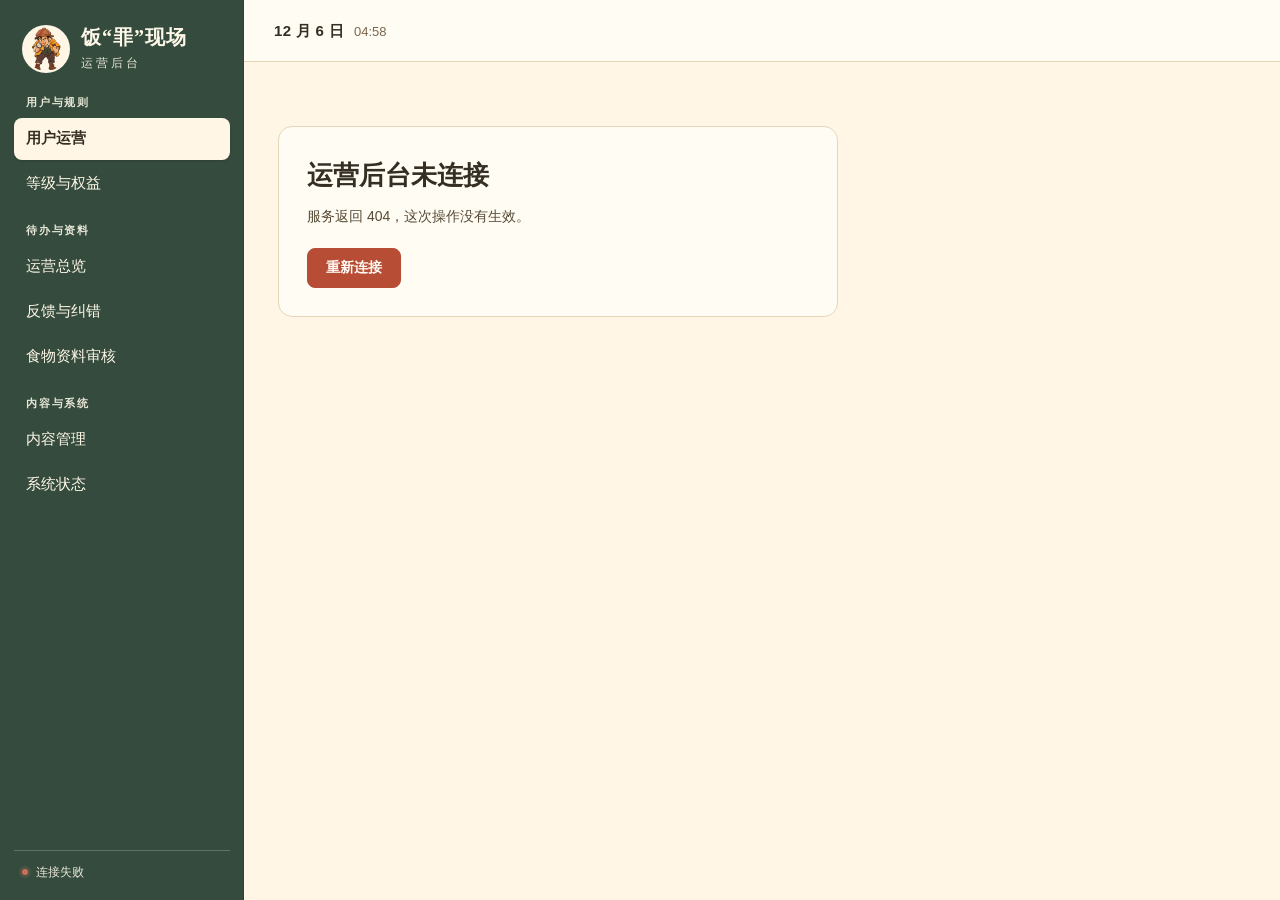
==== commit f67a3208: "fix: show admin token gate on unauthorized response" ====
--- a/src/main/resources/static/ops/index.html
+++ b/src/main/resources/static/ops/index.html
@@ -81,7 +81,7 @@
 
   <form class="gate" id="gate" hidden autocomplete="off">
     <h1>管理员登录</h1>
-    <p>受保护的工作区，请输入管理员访问令牌。</p>
+    <p>请输入云托管中配置的 <code>OPS_ADMIN_TOKEN</code>。令牌只保存在当前页面内存中。</p>
     <label for="token">访问令牌</label>
     <input id="token" type="password" autocomplete="current-password" required minlength="32">
     <button class="btn-primary">进入运营后台</button>
--- a/src/main/resources/static/ops/ops.css
+++ b/src/main/resources/static/ops/ops.css
@@ -316,6 +316,14 @@
   letter-spacing: .5px;
 }
 .gate p { margin: 6px 0 20px; color: var(--ink-2); font-size: 13.5px; }
+.gate code {
+  padding: 1px 5px;
+  border: 1px solid var(--rule);
+  border-radius: 4px;
+  background: var(--paper);
+  font-size: .92em;
+  overflow-wrap: anywhere;
+}
 .gate label { display: block; margin-bottom: 6px; color: var(--pencil); font-size: 12.5px; letter-spacing: .5px; }
 .gate input {
   width: 100%;
